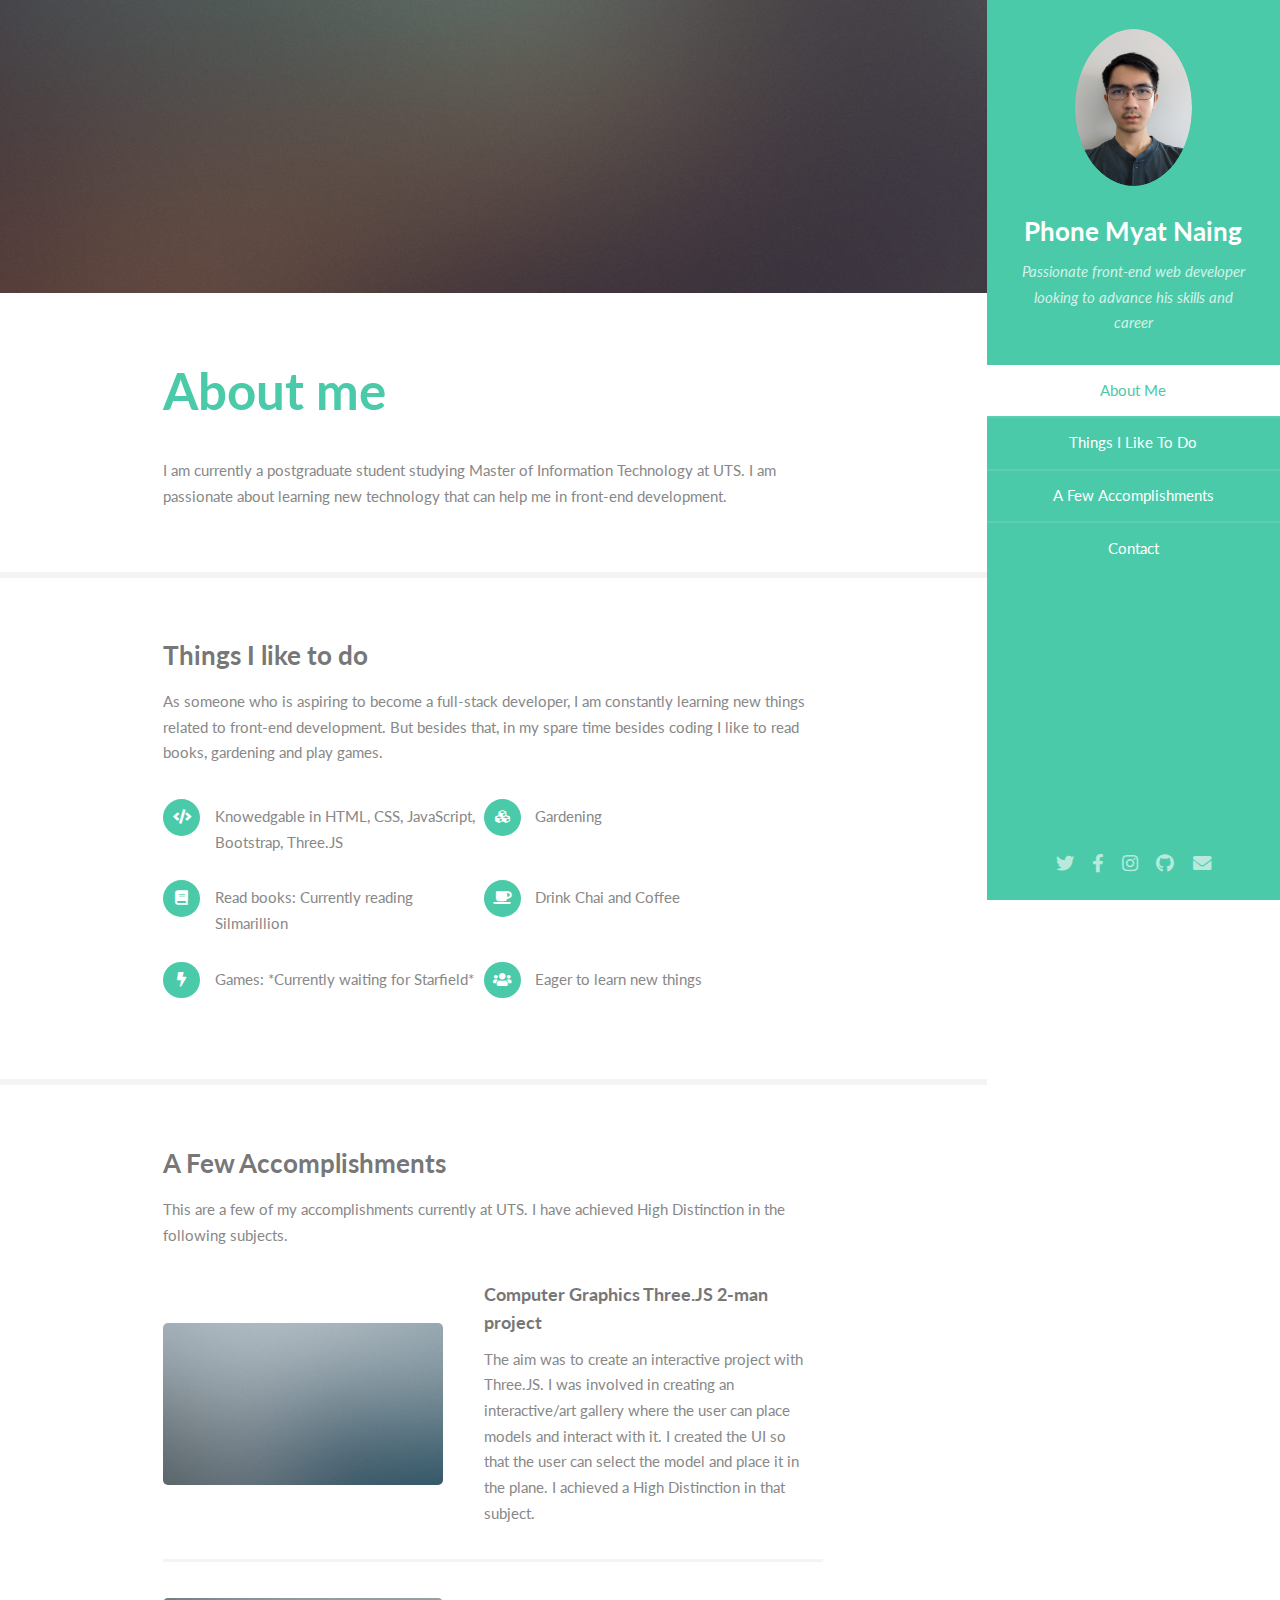
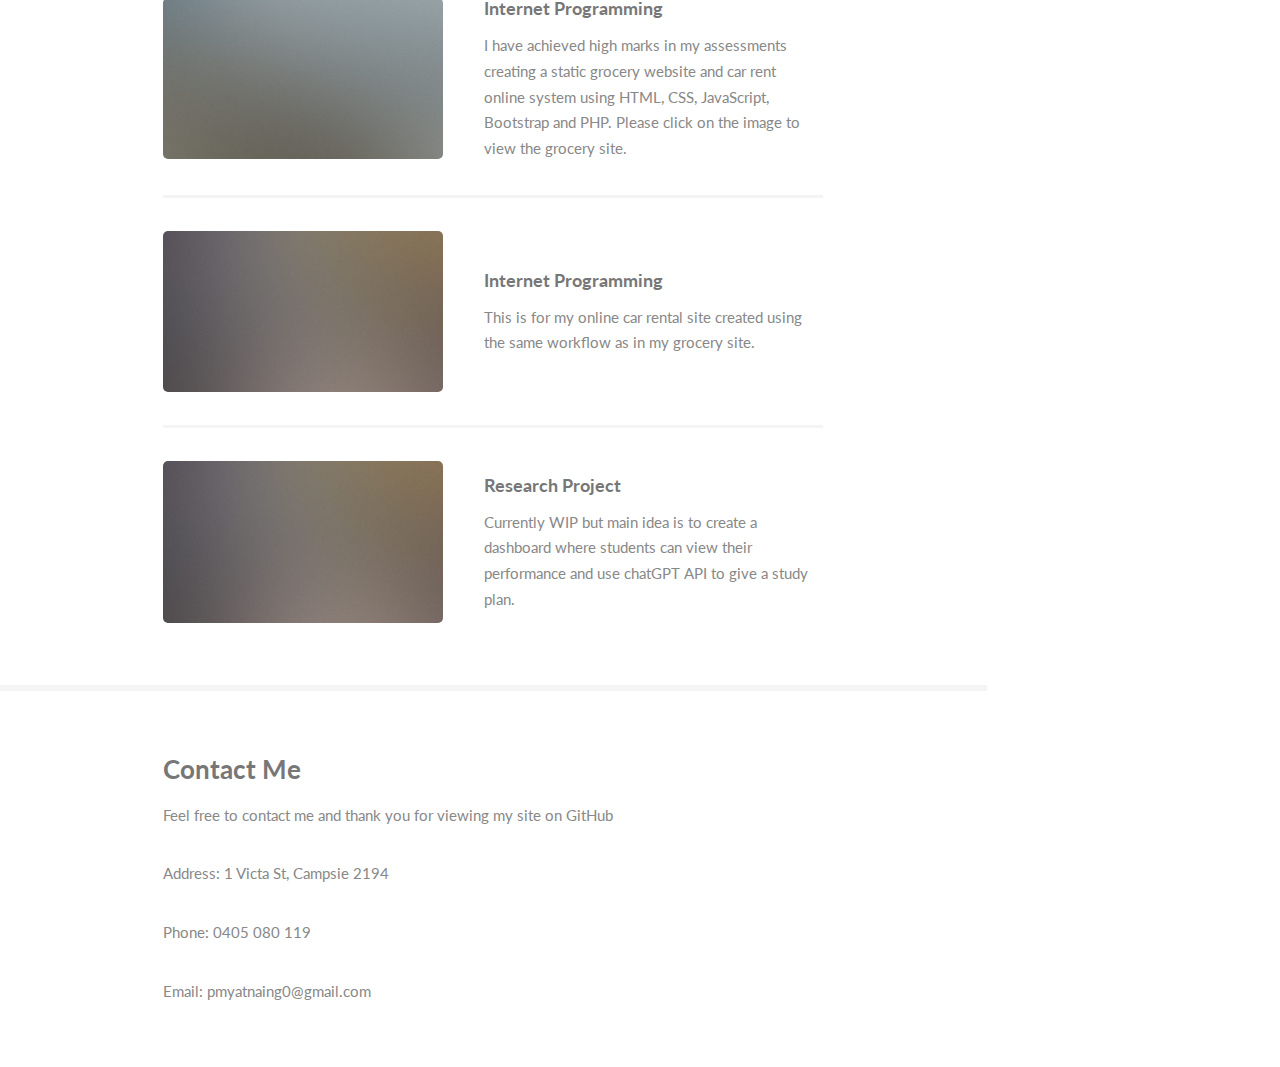
==== index.html @ 1169a5a3 "Put new index.html" ====
<!DOCTYPE HTML>
<!--
	Read Only by HTML5 UP
	html5up.net | @ajlkn
	Free for personal and commercial use under the CCA 3.0 license (html5up.net/license)
-->
<html>
	<head>
		<title>Read Only by HTML5 UP</title>
		<meta charset="utf-8" />
		<meta name="viewport" content="width=device-width, initial-scale=1, user-scalable=no" />
		<link rel="stylesheet" href="assets/css/main.css" />
	</head>
	<body class="is-preload">

		<!-- Header -->
			<section id="header">
				<header>
					<span class="image avatar"><img src="images/pmnphoto.jpg" alt="" /></span>
					<h1 id="logo"><a href="#">Phone Myat Naing</a></h1>
					<p>Passionate front-end web developer looking to advance his skills and career</p>
				</header>
				<nav id="nav">
					<ul>
						<li><a href="#one" class="active">About Me</a></li>
						<li><a href="#two">Things I Like To Do</a></li>
						<li><a href="#three">A Few Accomplishments</a></li>
						<li><a href="#four">Contact</a></li>
					</ul>
				</nav>
				<footer>
					<ul class="icons">
						<li><a href="#" class="icon brands fa-twitter"><span class="label">Twitter</span></a></li>
						<li><a href="#" class="icon brands fa-facebook-f"><span class="label">Facebook</span></a></li>
						<li><a href="#" class="icon brands fa-instagram"><span class="label">Instagram</span></a></li>
						<li><a href="#" class="icon brands fa-github"><span class="label">Github</span></a></li>
						<li><a href="#" class="icon solid fa-envelope"><span class="label">Email</span></a></li>
					</ul>
				</footer>
			</section>

		<!-- Wrapper -->
			<div id="wrapper">

				<!-- Main -->
					<div id="main">

						<!-- One -->
							<section id="one">
								<div class="image main" data-position="center">
									<img src="images/banner.jpg" alt="" />
								</div>
								<div class="container">
									<header class="major">
										<h2>About me</h2>
									</header>
									<p>I am currently a postgraduate student studying Master of Information Technology at UTS. I am passionate about learning new technology that can help me in front-end development.</p>
								</div>
							</section>

						<!-- Two -->
							<section id="two">
								<div class="container">
									<h3>Things I like to do</h3>
									<p>As someone who is aspiring to become a full-stack developer, I am constantly learning new things related to front-end development. But besides that, in my spare time besides coding I like to read books, gardening and play games.</p>
									<ul class="feature-icons">
										<li class="icon solid fa-code">Knowedgable in HTML, CSS, JavaScript, Bootstrap, Three.JS</li>
										<li class="icon solid fa-cubes">Gardening</li>
										<li class="icon solid fa-book">Read books: Currently reading Silmarillion</li>
										<li class="icon solid fa-coffee">Drink Chai and Coffee</li>
										<li class="icon solid fa-bolt">Games: *Currently waiting for Starfield*</li>
										<li class="icon solid fa-users">Eager to learn new things</li>
									</ul>
								</div>
							</section>

						<!-- Three -->
							<section id="three">
								<div class="container">
									<h3>A Few Accomplishments</h3>
									<p>This are a few of my accomplishments currently at UTS. I have achieved High Distinction in the following subjects.</p>
									<div class="features">
										<article>
											<a href="#" class="image"><img src="images/pic01.jpg" alt="" /></a>
											<div class="inner">
												<h4>Computer Graphics Three.JS 2-man project</h4>
												<p>The aim was to create an interactive project with Three.JS. I was involved in creating an interactive/art gallery where the user can place models and interact with it. I created the UI so that the user can select the model and place it in the plane. I achieved a High Distinction in that subject.</p>
											</div>
										</article>
										<article>
											<a href="../pmnaing.github.io/uniassessments/home.html" class="image"><img src="images/pic02.jpg" alt="" /></a>
											<div class="inner">
												<h4>Internet Programming</h4>
												<p>I have achieved high marks in my assessments creating a static grocery website and car rent online system using HTML, CSS, JavaScript, Bootstrap and PHP. Please click on the image to view the grocery site.</p>
											</div>
										</article>
										<article>
											<a href="#" class="image"><img src="images/pic03.jpg" alt="" /></a>
											<div class="inner">
												<h4>Internet Programming</h4>
												<p>This is for my online car rental site created using the same workflow as in my grocery site.</p>
											</div>
										</article>
										<article>
											<a href="#" class="image"><img src="images/pic03.jpg" alt="" /></a>
											<div class="inner">
												<h4>Research Project</h4>
												<p>Currently WIP but main idea is to create a dashboard where students can view their performance and use chatGPT API to give a study plan. </p>
											</div>
										</article>
									</div>
								</div>
							</section>

						<!-- Four -->
							<section id="four">
								<div class="container">
									<h3>Contact Me</h3>
									<p>Feel free to contact me and thank you for viewing my site on GitHub</p>
									<p>Address: 1 Victa St, Campsie 2194</p>
									<p>Phone: 0405 080 119</p>
									<p>Email: pmyatnaing0@gmail.com</p>
									<!-- <form method="post" action="#">
										<div class="row gtr-uniform">
											<div class="col-6 col-12-xsmall"><input type="text" name="name" id="name" placeholder="Name" /></div>
											<div class="col-6 col-12-xsmall"><input type="email" name="email" id="email" placeholder="Email" /></div>
											<div class="col-12"><input type="text" name="subject" id="subject" placeholder="Subject" /></div>
											<div class="col-12"><textarea name="message" id="message" placeholder="Message" rows="6"></textarea></div>
											<div class="col-12">
												<ul class="actions">
													<li><input type="submit" class="primary" value="Send Message" /></li>
													<li><input type="reset" value="Reset Form" /></li>
												</ul>
											</div>
										</div>
									</form> -->
								</div>
							</section>

						<!-- Five -->
						<!--
							<section id="five">
								<div class="container">
									<h3>Elements</h3>

									<section>
										<h4>Text</h4>
										<p>This is <b>bold</b> and this is <strong>strong</strong>. This is <i>italic</i> and this is <em>emphasized</em>.
										This is <sup>superscript</sup> text and this is <sub>subscript</sub> text.
										This is <u>underlined</u> and this is code: <code>for (;;) { ... }</code>. Finally, <a href="#">this is a link</a>.</p>
										<hr />
										<header>
											<h4>Heading with a Subtitle</h4>
											<p>Lorem ipsum dolor sit amet nullam id egestas urna aliquam</p>
										</header>
										<p>Nunc lacinia ante nunc ac lobortis. Interdum adipiscing gravida odio porttitor sem non mi integer non faucibus ornare mi ut ante amet placerat aliquet. Volutpat eu sed ante lacinia sapien lorem accumsan varius montes viverra nibh in adipiscing blandit tempus accumsan.</p>
										<header>
											<h5>Heading with a Subtitle</h5>
											<p>Lorem ipsum dolor sit amet nullam id egestas urna aliquam</p>
										</header>
										<p>Nunc lacinia ante nunc ac lobortis. Interdum adipiscing gravida odio porttitor sem non mi integer non faucibus ornare mi ut ante amet placerat aliquet. Volutpat eu sed ante lacinia sapien lorem accumsan varius montes viverra nibh in adipiscing blandit tempus accumsan.</p>
										<hr />
										<h2>Heading Level 2</h2>
										<h3>Heading Level 3</h3>
										<h4>Heading Level 4</h4>
										<h5>Heading Level 5</h5>
										<h6>Heading Level 6</h6>
										<hr />
										<h5>Blockquote</h5>
										<blockquote>Fringilla nisl. Donec accumsan interdum nisi, quis tincidunt felis sagittis eget tempus euismod. Vestibulum ante ipsum primis in faucibus vestibulum. Blandit adipiscing eu felis iaculis volutpat ac adipiscing accumsan faucibus. Vestibulum ante ipsum primis in faucibus lorem ipsum dolor sit amet nullam adipiscing eu felis.</blockquote>
										<h5>Preformatted</h5>
										<pre><code>i = 0;

while (!deck.isInOrder()) {
    print 'Iteration ' + i;
    deck.shuffle();
    i++;
}

print 'It took ' + i + ' iterations to sort the deck.';</code></pre>
									</section>

									<section>
										<h4>Lists</h4>
										<div class="row">
											<div class="col-6 col-12-xsmall">
												<h5>Unordered</h5>
												<ul>
													<li>Dolor pulvinar etiam magna etiam.</li>
													<li>Sagittis adipiscing lorem eleifend.</li>
													<li>Felis enim feugiat dolore viverra.</li>
												</ul>
												<h5>Alternate</h5>
												<ul class="alt">
													<li>Dolor pulvinar etiam magna etiam.</li>
													<li>Sagittis adipiscing lorem eleifend.</li>
													<li>Felis enim feugiat dolore viverra.</li>
												</ul>
											</div>
											<div class="col-6 col-12-xsmall">
												<h5>Ordered</h5>
												<ol>
													<li>Dolor pulvinar etiam magna etiam.</li>
													<li>Etiam vel felis at lorem sed viverra.</li>
													<li>Felis enim feugiat dolore viverra.</li>
													<li>Dolor pulvinar etiam magna etiam.</li>
													<li>Etiam vel felis at lorem sed viverra.</li>
													<li>Felis enim feugiat dolore viverra.</li>
												</ol>
												<h5>Icons</h5>
												<ul class="icons">
													<li><a href="#" class="icon brands fa-twitter"><span class="label">Twitter</span></a></li>
													<li><a href="#" class="icon brands fa-facebook-f"><span class="label">Facebook</span></a></li>
													<li><a href="#" class="icon brands fa-instagram"><span class="label">Instagram</span></a></li>
													<li><a href="#" class="icon brands fa-github"><span class="label">Github</span></a></li>
													<li><a href="#" class="icon brands fa-dribbble"><span class="label">Dribbble</span></a></li>
													<li><a href="#" class="icon brands fa-tumblr"><span class="label">Tumblr</span></a></li>
												</ul>
											</div>
										</div>
										<h5>Actions</h5>
										<ul class="actions">
											<li><a href="#" class="button primary">Default</a></li>
											<li><a href="#" class="button">Default</a></li>
											<li><a href="#" class="button alt">Default</a></li>
										</ul>
										<ul class="actions small">
											<li><a href="#" class="button primary small">Small</a></li>
											<li><a href="#" class="button small">Small</a></li>
											<li><a href="#" class="button alt small">Small</a></li>
										</ul>
										<div class="row">
											<div class="col-3 col-6-medium col-12-xsmall">
												<ul class="actions stacked">
													<li><a href="#" class="button primary">Default</a></li>
													<li><a href="#" class="button">Default</a></li>
													<li><a href="#" class="button alt">Default</a></li>
												</ul>
											</div>
											<div class="col-3 col-6 col-12-xsmall">
												<ul class="actions stacked">
													<li><a href="#" class="button primary small">Small</a></li>
													<li><a href="#" class="button small">Small</a></li>
													<li><a href="#" class="button alt small">Small</a></li>
												</ul>
											</div>
											<div class="col-3 col-6-medium col-12-xsmall">
												<ul class="actions stacked">
													<li><a href="#" class="button primary fit">Default</a></li>
													<li><a href="#" class="button fit">Default</a></li>
													<li><a href="#" class="button alt fit">Default</a></li>
												</ul>
											</div>
											<div class="col-3 col-6-medium col-12-xsmall">
												<ul class="actions stacked">
													<li><a href="#" class="button primary small fit">Small</a></li>
													<li><a href="#" class="button small fit">Small</a></li>
													<li><a href="#" class="button alt small fit">Small</a></li>
												</ul>
											</div>
										</div>
									</section>

									<section>
										<h4>Table</h4>
										<h5>Default</h5>
										<div class="table-wrapper">
											<table>
												<thead>
													<tr>
														<th>Name</th>
														<th>Description</th>
														<th>Price</th>
													</tr>
												</thead>
												<tbody>
													<tr>
														<td>Item One</td>
														<td>Ante turpis integer aliquet porttitor.</td>
														<td>29.99</td>
													</tr>
													<tr>
														<td>Item Two</td>
														<td>Vis ac commodo adipiscing arcu aliquet.</td>
														<td>19.99</td>
													</tr>
													<tr>
														<td>Item Three</td>
														<td> Morbi faucibus arcu accumsan lorem.</td>
														<td>29.99</td>
													</tr>
													<tr>
														<td>Item Four</td>
														<td>Vitae integer tempus condimentum.</td>
														<td>19.99</td>
													</tr>
													<tr>
														<td>Item Five</td>
														<td>Ante turpis integer aliquet porttitor.</td>
														<td>29.99</td>
													</tr>
												</tbody>
												<tfoot>
													<tr>
														<td colspan="2"></td>
														<td>100.00</td>
													</tr>
												</tfoot>
											</table>
										</div>

										<h5>Alternate</h5>
										<div class="table-wrapper">
											<table class="alt">
												<thead>
													<tr>
														<th>Name</th>
														<th>Description</th>
														<th>Price</th>
													</tr>
												</thead>
												<tbody>
													<tr>
														<td>Item One</td>
														<td>Ante turpis integer aliquet porttitor.</td>
														<td>29.99</td>
													</tr>
													<tr>
														<td>Item Two</td>
														<td>Vis ac commodo adipiscing arcu aliquet.</td>
														<td>19.99</td>
													</tr>
													<tr>
														<td>Item Three</td>
														<td> Morbi faucibus arcu accumsan lorem.</td>
														<td>29.99</td>
													</tr>
													<tr>
														<td>Item Four</td>
														<td>Vitae integer tempus condimentum.</td>
														<td>19.99</td>
													</tr>
													<tr>
														<td>Item Five</td>
														<td>Ante turpis integer aliquet porttitor.</td>
														<td>29.99</td>
													</tr>
												</tbody>
												<tfoot>
													<tr>
														<td colspan="2"></td>
														<td>100.00</td>
													</tr>
												</tfoot>
											</table>
										</div>
									</section>

									<section>
										<h4>Buttons</h4>
										<ul class="actions">
											<li><a href="#" class="button primary">Primary</a></li>
											<li><a href="#" class="button">Default</a></li>
											<li><a href="#" class="button alt">Alternate</a></li>
										</ul>
										<ul class="actions">
											<li><a href="#" class="button primary large">Large</a></li>
											<li><a href="#" class="button">Default</a></li>
											<li><a href="#" class="button alt small">Small</a></li>
										</ul>
										<ul class="actions fit">
											<li><a href="#" class="button primary fit">Fit</a></li>
											<li><a href="#" class="button fit">Fit</a></li>
											<li><a href="#" class="button alt fit">Fit</a></li>
										</ul>
										<ul class="actions fit small">
											<li><a href="#" class="button primary fit small">Fit + Small</a></li>
											<li><a href="#" class="button fit small">Fit + Small</a></li>
											<li><a href="#" class="button alt fit small">Fit + Small</a></li>
										</ul>
										<ul class="actions">
											<li><a href="#" class="button primary icon solid fa-download">Icon</a></li>
											<li><a href="#" class="button icon solid fa-download">Icon</a></li>
											<li><a href="#" class="button alt icon solid fa-check">Icon</a></li>
										</ul>
										<ul class="actions">
											<li><span class="button primary disabled">Primary</span></li>
											<li><span class="button disabled">Default</span></li>
											<li><span class="button alt disabled">Alternate</span></li>
										</ul>
									</section>

									<section>
										<h4>Form</h4>
										<form method="post" action="#">
											<div class="row gtr-uniform">
												<div class="col-6 col-12-xsmall">
													<input type="text" name="demo-name" id="demo-name" value="" placeholder="Name" />
												</div>
												<div class="col-6 col-12-xsmall">
													<input type="email" name="demo-email" id="demo-email" value="" placeholder="Email" />
												</div>
												<div class="col-12">
													<select name="demo-category" id="demo-category">
														<option value="">- Category -</option>
														<option value="1">Manufacturing</option>
														<option value="1">Shipping</option>
														<option value="1">Administration</option>
														<option value="1">Human Resources</option>
													</select>
												</div>
												<div class="col-4 col-12-medium">
													<input type="radio" id="demo-priority-low" name="demo-priority" checked>
													<label for="demo-priority-low">Low Priority</label>
												</div>
												<div class="col-4 col-12-medium">
													<input type="radio" id="demo-priority-normal" name="demo-priority">
													<label for="demo-priority-normal">Normal Priority</label>
												</div>
												<div class="col-4 col-12-medium">
													<input type="radio" id="demo-priority-high" name="demo-priority">
													<label for="demo-priority-high">High Priority</label>
												</div>
												<div class="col-6 col-12-medium">
													<input type="checkbox" id="demo-copy" name="demo-copy">
													<label for="demo-copy">Email me a copy of this message</label>
												</div>
												<div class="col-6 col-12-medium">
													<input type="checkbox" id="demo-human" name="demo-human" checked>
													<label for="demo-human">I am a human and not a robot</label>
												</div>
												<div class="col-12">
													<textarea name="demo-message" id="demo-message" placeholder="Enter your message" rows="6"></textarea>
												</div>
												<div class="col-12">
													<ul class="actions">
														<li><input type="submit" value="Send Message" /></li>
														<li><input type="reset" value="Reset" class="alt" /></li>
													</ul>
												</div>
											</div>
										</form>
									</section>

									<section>
										<h4>Image</h4>
										<h5>Fit</h5>
										<span class="image fit"><img src="images/banner.jpg" alt="" /></span>
										<div class="box alt">
											<div class="row gtr-50 gtr-uniform">
												<div class="col-4"><span class="image fit"><img src="images/pic01.jpg" alt="" /></span></div>
												<div class="col-4"><span class="image fit"><img src="images/pic02.jpg" alt="" /></span></div>
												<div class="col-4"><span class="image fit"><img src="images/pic03.jpg" alt="" /></span></div>
												<div class="col-4"><span class="image fit"><img src="images/pic02.jpg" alt="" /></span></div>
												<div class="col-4"><span class="image fit"><img src="images/pic03.jpg" alt="" /></span></div>
												<div class="col-4"><span class="image fit"><img src="images/pic01.jpg" alt="" /></span></div>
												<div class="col-4"><span class="image fit"><img src="images/pic03.jpg" alt="" /></span></div>
												<div class="col-4"><span class="image fit"><img src="images/pic01.jpg" alt="" /></span></div>
												<div class="col-4"><span class="image fit"><img src="images/pic02.jpg" alt="" /></span></div>
											</div>
										</div>
										<h5>Left &amp; Right</h5>
										<p><span class="image left"><img src="images/avatar.jpg" alt="" /></span>Fringilla nisl. Donec accumsan interdum nisi, quis tincidunt felis sagittis eget. tempus euismod. Vestibulum ante ipsum primis in faucibus vestibulum. Blandit adipiscing eu felis iaculis volutpat ac adipiscing accumsan eu faucibus. Integer ac pellentesque praesent tincidunt felis sagittis eget. tempus euismod. Vestibulum ante ipsum primis in faucibus vestibulum. Blandit adipiscing eu felis iaculis volutpat ac adipiscing accumsan eu faucibus. Integer ac pellentesque praesent. Donec accumsan interdum nisi, quis tincidunt felis sagittis eget. tempus euismod. Vestibulum ante ipsum primis in faucibus vestibulum. Blandit adipiscing eu felis iaculis volutpat ac adipiscing accumsan eu faucibus. Integer ac pellentesque praesent tincidunt felis sagittis eget. tempus euismod. Vestibulum ante ipsum primis in faucibus vestibulum. Blandit adipiscing eu felis iaculis volutpat ac adipiscing accumsan eu faucibus. Integer ac pellentesque praesent.</p>
										<p><span class="image right"><img src="images/avatar.jpg" alt="" /></span>Fringilla nisl. Donec accumsan interdum nisi, quis tincidunt felis sagittis eget. tempus euismod. Vestibulum ante ipsum primis in faucibus vestibulum. Blandit adipiscing eu felis iaculis volutpat ac adipiscing accumsan eu faucibus. Integer ac pellentesque praesent tincidunt felis sagittis eget. tempus euismod. Vestibulum ante ipsum primis in faucibus vestibulum. Blandit adipiscing eu felis iaculis volutpat ac adipiscing accumsan eu faucibus. Integer ac pellentesque praesent. Donec accumsan interdum nisi, quis tincidunt felis sagittis eget. tempus euismod. Vestibulum ante ipsum primis in faucibus vestibulum. Blandit adipiscing eu felis iaculis volutpat ac adipiscing accumsan eu faucibus. Integer ac pellentesque praesent tincidunt felis sagittis eget. tempus euismod. Vestibulum ante ipsum primis in faucibus vestibulum. Blandit adipiscing eu felis iaculis volutpat ac adipiscing accumsan eu faucibus. Integer ac pellentesque praesent.</p>
									</section>

								</div>
							</section>
						-->

					</div>

				<!-- Footer -->
					<!-- <section id="footer">
						<div class="container">
							<ul class="copyright">
								<li>&copy; Untitled. All rights reserved.</li><li>Design: <a href="http://html5up.net">HTML5 UP</a></li>
							</ul>
						</div>
					</section> -->

			</div>

		<!-- Scripts -->
			<script src="assets/js/jquery.min.js"></script>
			<script src="assets/js/jquery.scrollex.min.js"></script>
			<script src="assets/js/jquery.scrolly.min.js"></script>
			<script src="assets/js/browser.min.js"></script>
			<script src="assets/js/breakpoints.min.js"></script>
			<script src="assets/js/util.js"></script>
			<script src="assets/js/main.js"></script>

	</body>
</html>
---- assets/css/main.css ----
@import url("fontawesome-all.min.css");
@import url("https://fonts.googleapis.com/css?family=Lato:400,400italic,700,700italic|Source+Code+Pro:400");

/*
	Read Only by HTML5 UP
	html5up.net | @ajlkn
	Free for personal and commercial use under the CCA 3.0 license (html5up.net/license)
*/

html, body, div, span, applet, object,
iframe, h1, h2, h3, h4, h5, h6, p, blockquote,
pre, a, abbr, acronym, address, big, cite,
code, del, dfn, em, img, ins, kbd, q, s, samp,
small, strike, strong, sub, sup, tt, var, b,
u, i, center, dl, dt, dd, ol, ul, li, fieldset,
form, label, legend, table, caption, tbody,
tfoot, thead, tr, th, td, article, aside,
canvas, details, embed, figure, figcaption,
footer, header, hgroup, menu, nav, output, ruby,
section, summary, time, mark, audio, video {
	margin: 0;
	padding: 0;
	border: 0;
	font-size: 100%;
	font: inherit;
	vertical-align: baseline;}

article, aside, details, figcaption, figure,
footer, header, hgroup, menu, nav, section {
	display: block;}

body {
	line-height: 1;
}

ol, ul {
	list-style: none;
}

blockquote, q {
	quotes: none;
}

	blockquote:before, blockquote:after, q:before, q:after {
		content: '';
		content: none;
	}

table {
	border-collapse: collapse;
	border-spacing: 0;
}

body {
	-webkit-text-size-adjust: none;
}

mark {
	background-color: transparent;
	color: inherit;
}

input::-moz-focus-inner {
	border: 0;
	padding: 0;
}

input, select, textarea {
	-moz-appearance: none;
	-webkit-appearance: none;
	-ms-appearance: none;
	appearance: none;
}

/* Basic */

	html {
		box-sizing: border-box;
	}

	*, *:before, *:after {
		box-sizing: inherit;
	}

	body {
		background: #fff;
	}

		body.is-preload *, body.is-preload *:before, body.is-preload *:after {
			-moz-animation: none !important;
			-webkit-animation: none !important;
			-ms-animation: none !important;
			animation: none !important;
			-moz-transition: none !important;
			-webkit-transition: none !important;
			-ms-transition: none !important;
			transition: none !important;
		}

	body, input, select, textarea {
		color: #888;
		font-family: "Lato", sans-serif;
		font-size: 16pt;
		font-weight: 400;
		line-height: 1.75em;
	}

	a {
		-moz-transition: color 0.2s ease-in-out, border-color 0.2s ease-in-out;
		-webkit-transition: color 0.2s ease-in-out, border-color 0.2s ease-in-out;
		-ms-transition: color 0.2s ease-in-out, border-color 0.2s ease-in-out;
		transition: color 0.2s ease-in-out, border-color 0.2s ease-in-out;
		border-bottom: solid 1px #e4e4e4;
		color: inherit;
		text-decoration: none;
	}

		a:hover {
			border-bottom-color: transparent;
			color: #4acaa8 !important;
		}

	strong, b {
		color: #777;
		font-weight: 700;
	}

	em, i {
		font-style: italic;
	}

	p {
		margin: 0 0 2.25em 0;
	}

	h1, h2, h3, h4, h5, h6 {
		color: #777;
		font-weight: 700;
		line-height: 1em;
		margin: 0 0 0.5625em 0;
	}

		h1 a, h2 a, h3 a, h4 a, h5 a, h6 a {
			border: 0;
			color: inherit;
			text-decoration: none;
		}

	h2 {
		font-size: 2em;
		line-height: 1.5em;
	}

	h3 {
		font-size: 1.75em;
		line-height: 1.5em;
	}

	h4 {
		font-size: 1.25em;
		line-height: 1.5em;
	}

	h5 {
		font-size: 0.9em;
		line-height: 1.5em;
	}

	h6 {
		font-size: 0.7em;
		line-height: 1.5em;
	}

	sub {
		font-size: 0.8em;
		position: relative;
		top: 0.5em;
	}

	sup {
		font-size: 0.8em;
		position: relative;
		top: -0.5em;
	}

	hr {
		border: 0;
		border-bottom: solid 2px #f4f4f4;
		margin: 2.25em 0;
	}

		hr.major {
			margin: 3.375em 0;
		}

	blockquote {
		border-left: solid 8px #e4e4e4;
		font-style: italic;
		margin: 0 0 2.25em 0;
		padding: 0.5em 0 0.5em 2em;
	}

	code {
		background: #555;
		border-radius: 5px;
		color: #fff;
		font-family: "Source Code Pro", monospace;
		font-size: 0.9em;
		margin: 0 0.25em;
		padding: 0.25em 0.65em;
	}

	pre {
		font-family: "Source Code Pro", monospace;
		font-size: 0.9em;
		margin: 0 0 2.25em 0;
	}

		pre code {
			-webkit-overflow-scrolling: touch;
			display: block;
			line-height: 1.5em;
			overflow-x: auto;
			padding: 1em 1.5em;
		}

	.align-left {
		text-align: left;
	}

	.align-center {
		text-align: center;
	}

	.align-right {
		text-align: right;
	}

/* Row */

	.row {
		display: flex;
		flex-wrap: wrap;
		box-sizing: border-box;
		align-items: stretch;
	}

		.row > * {
			box-sizing: border-box;
		}

		.row.gtr-uniform > * > :last-child {
			margin-bottom: 0;
		}

		.row.aln-left {
			justify-content: flex-start;
		}

		.row.aln-center {
			justify-content: center;
		}

		.row.aln-right {
			justify-content: flex-end;
		}

		.row.aln-top {
			align-items: flex-start;
		}

		.row.aln-middle {
			align-items: center;
		}

		.row.aln-bottom {
			align-items: flex-end;
		}

		.row > .imp {
			order: -1;
		}

		.row > .col-1 {
			width: 8.33333%;
		}

		.row > .off-1 {
			margin-left: 8.33333%;
		}

		.row > .col-2 {
			width: 16.66667%;
		}

		.row > .off-2 {
			margin-left: 16.66667%;
		}

		.row > .col-3 {
			width: 25%;
		}

		.row > .off-3 {
			margin-left: 25%;
		}

		.row > .col-4 {
			width: 33.33333%;
		}

		.row > .off-4 {
			margin-left: 33.33333%;
		}

		.row > .col-5 {
			width: 41.66667%;
		}

		.row > .off-5 {
			margin-left: 41.66667%;
		}

		.row > .col-6 {
			width: 50%;
		}

		.row > .off-6 {
			margin-left: 50%;
		}

		.row > .col-7 {
			width: 58.33333%;
		}

		.row > .off-7 {
			margin-left: 58.33333%;
		}

		.row > .col-8 {
			width: 66.66667%;
		}

		.row > .off-8 {
			margin-left: 66.66667%;
		}

		.row > .col-9 {
			width: 75%;
		}

		.row > .off-9 {
			margin-left: 75%;
		}

		.row > .col-10 {
			width: 83.33333%;
		}

		.row > .off-10 {
			margin-left: 83.33333%;
		}

		.row > .col-11 {
			width: 91.66667%;
		}

		.row > .off-11 {
			margin-left: 91.66667%;
		}

		.row > .col-12 {
			width: 100%;
		}

		.row > .off-12 {
			margin-left: 100%;
		}

		.row.gtr-0 {
			margin-top: 0;
			margin-left: 0em;
		}

			.row.gtr-0 > * {
				padding: 0 0 0 0em;
			}

			.row.gtr-0.gtr-uniform {
				margin-top: 0em;
			}

				.row.gtr-0.gtr-uniform > * {
					padding-top: 0em;
				}

		.row.gtr-25 {
			margin-top: 0;
			margin-left: -0.5em;
		}

			.row.gtr-25 > * {
				padding: 0 0 0 0.5em;
			}

			.row.gtr-25.gtr-uniform {
				margin-top: -0.5em;
			}

				.row.gtr-25.gtr-uniform > * {
					padding-top: 0.5em;
				}

		.row.gtr-50 {
			margin-top: 0;
			margin-left: -1em;
		}

			.row.gtr-50 > * {
				padding: 0 0 0 1em;
			}

			.row.gtr-50.gtr-uniform {
				margin-top: -1em;
			}

				.row.gtr-50.gtr-uniform > * {
					padding-top: 1em;
				}

		.row {
			margin-top: 0;
			margin-left: -2em;
		}

			.row > * {
				padding: 0 0 0 2em;
			}

			.row.gtr-uniform {
				margin-top: -2em;
			}

				.row.gtr-uniform > * {
					padding-top: 2em;
				}

		.row.gtr-150 {
			margin-top: 0;
			margin-left: -3em;
		}

			.row.gtr-150 > * {
				padding: 0 0 0 3em;
			}

			.row.gtr-150.gtr-uniform {
				margin-top: -3em;
			}

				.row.gtr-150.gtr-uniform > * {
					padding-top: 3em;
				}

		.row.gtr-200 {
			margin-top: 0;
			margin-left: -4em;
		}

			.row.gtr-200 > * {
				padding: 0 0 0 4em;
			}

			.row.gtr-200.gtr-uniform {
				margin-top: -4em;
			}

				.row.gtr-200.gtr-uniform > * {
					padding-top: 4em;
				}

		@media screen and (max-width: 1680px) {

			.row {
				display: flex;
				flex-wrap: wrap;
				box-sizing: border-box;
				align-items: stretch;
			}

				.row > * {
					box-sizing: border-box;
				}

				.row.gtr-uniform > * > :last-child {
					margin-bottom: 0;
				}

				.row.aln-left {
					justify-content: flex-start;
				}

				.row.aln-center {
					justify-content: center;
				}

				.row.aln-right {
					justify-content: flex-end;
				}

				.row.aln-top {
					align-items: flex-start;
				}

				.row.aln-middle {
					align-items: center;
				}

				.row.aln-bottom {
					align-items: flex-end;
				}

				.row > .imp-xlarge {
					order: -1;
				}

				.row > .col-1-xlarge {
					width: 8.33333%;
				}

				.row > .off-1-xlarge {
					margin-left: 8.33333%;
				}

				.row > .col-2-xlarge {
					width: 16.66667%;
				}

				.row > .off-2-xlarge {
					margin-left: 16.66667%;
				}

				.row > .col-3-xlarge {
					width: 25%;
				}

				.row > .off-3-xlarge {
					margin-left: 25%;
				}

				.row > .col-4-xlarge {
					width: 33.33333%;
				}

				.row > .off-4-xlarge {
					margin-left: 33.33333%;
				}

				.row > .col-5-xlarge {
					width: 41.66667%;
				}

				.row > .off-5-xlarge {
					margin-left: 41.66667%;
				}

				.row > .col-6-xlarge {
					width: 50%;
				}

				.row > .off-6-xlarge {
					margin-left: 50%;
				}

				.row > .col-7-xlarge {
					width: 58.33333%;
				}

				.row > .off-7-xlarge {
					margin-left: 58.33333%;
				}

				.row > .col-8-xlarge {
					width: 66.66667%;
				}

				.row > .off-8-xlarge {
					margin-left: 66.66667%;
				}

				.row > .col-9-xlarge {
					width: 75%;
				}

				.row > .off-9-xlarge {
					margin-left: 75%;
				}

				.row > .col-10-xlarge {
					width: 83.33333%;
				}

				.row > .off-10-xlarge {
					margin-left: 83.33333%;
				}

				.row > .col-11-xlarge {
					width: 91.66667%;
				}

				.row > .off-11-xlarge {
					margin-left: 91.66667%;
				}

				.row > .col-12-xlarge {
					width: 100%;
				}

				.row > .off-12-xlarge {
					margin-left: 100%;
				}

				.row.gtr-0 {
					margin-top: 0;
					margin-left: 0em;
				}

					.row.gtr-0 > * {
						padding: 0 0 0 0em;
					}

					.row.gtr-0.gtr-uniform {
						margin-top: 0em;
					}

						.row.gtr-0.gtr-uniform > * {
							padding-top: 0em;
						}

				.row.gtr-25 {
					margin-top: 0;
					margin-left: -0.5em;
				}

					.row.gtr-25 > * {
						padding: 0 0 0 0.5em;
					}

					.row.gtr-25.gtr-uniform {
						margin-top: -0.5em;
					}

						.row.gtr-25.gtr-uniform > * {
							padding-top: 0.5em;
						}

				.row.gtr-50 {
					margin-top: 0;
					margin-left: -1em;
				}

					.row.gtr-50 > * {
						padding: 0 0 0 1em;
					}

					.row.gtr-50.gtr-uniform {
						margin-top: -1em;
					}

						.row.gtr-50.gtr-uniform > * {
							padding-top: 1em;
						}

				.row {
					margin-top: 0;
					margin-left: -2em;
				}

					.row > * {
						padding: 0 0 0 2em;
					}

					.row.gtr-uniform {
						margin-top: -2em;
					}

						.row.gtr-uniform > * {
							padding-top: 2em;
						}

				.row.gtr-150 {
					margin-top: 0;
					margin-left: -3em;
				}

					.row.gtr-150 > * {
						padding: 0 0 0 3em;
					}

					.row.gtr-150.gtr-uniform {
						margin-top: -3em;
					}

						.row.gtr-150.gtr-uniform > * {
							padding-top: 3em;
						}

				.row.gtr-200 {
					margin-top: 0;
					margin-left: -4em;
				}

					.row.gtr-200 > * {
						padding: 0 0 0 4em;
					}

					.row.gtr-200.gtr-uniform {
						margin-top: -4em;
					}

						.row.gtr-200.gtr-uniform > * {
							padding-top: 4em;
						}

		}

		@media screen and (max-width: 1280px) {

			.row {
				display: flex;
				flex-wrap: wrap;
				box-sizing: border-box;
				align-items: stretch;
			}

				.row > * {
					box-sizing: border-box;
				}

				.row.gtr-uniform > * > :last-child {
					margin-bottom: 0;
				}

				.row.aln-left {
					justify-content: flex-start;
				}

				.row.aln-center {
					justify-content: center;
				}

				.row.aln-right {
					justify-content: flex-end;
				}

				.row.aln-top {
					align-items: flex-start;
				}

				.row.aln-middle {
					align-items: center;
				}

				.row.aln-bottom {
					align-items: flex-end;
				}

				.row > .imp-large {
					order: -1;
				}

				.row > .col-1-large {
					width: 8.33333%;
				}

				.row > .off-1-large {
					margin-left: 8.33333%;
				}

				.row > .col-2-large {
					width: 16.66667%;
				}

				.row > .off-2-large {
					margin-left: 16.66667%;
				}

				.row > .col-3-large {
					width: 25%;
				}

				.row > .off-3-large {
					margin-left: 25%;
				}

				.row > .col-4-large {
					width: 33.33333%;
				}

				.row > .off-4-large {
					margin-left: 33.33333%;
				}

				.row > .col-5-large {
					width: 41.66667%;
				}

				.row > .off-5-large {
					margin-left: 41.66667%;
				}

				.row > .col-6-large {
					width: 50%;
				}

				.row > .off-6-large {
					margin-left: 50%;
				}

				.row > .col-7-large {
					width: 58.33333%;
				}

				.row > .off-7-large {
					margin-left: 58.33333%;
				}

				.row > .col-8-large {
					width: 66.66667%;
				}

				.row > .off-8-large {
					margin-left: 66.66667%;
				}

				.row > .col-9-large {
					width: 75%;
				}

				.row > .off-9-large {
					margin-left: 75%;
				}

				.row > .col-10-large {
					width: 83.33333%;
				}

				.row > .off-10-large {
					margin-left: 83.33333%;
				}

				.row > .col-11-large {
					width: 91.66667%;
				}

				.row > .off-11-large {
					margin-left: 91.66667%;
				}

				.row > .col-12-large {
					width: 100%;
				}

				.row > .off-12-large {
					margin-left: 100%;
				}

				.row.gtr-0 {
					margin-top: 0;
					margin-left: 0em;
				}

					.row.gtr-0 > * {
						padding: 0 0 0 0em;
					}

					.row.gtr-0.gtr-uniform {
						margin-top: 0em;
					}

						.row.gtr-0.gtr-uniform > * {
							padding-top: 0em;
						}

				.row.gtr-25 {
					margin-top: 0;
					margin-left: -0.375em;
				}

					.row.gtr-25 > * {
						padding: 0 0 0 0.375em;
					}

					.row.gtr-25.gtr-uniform {
						margin-top: -0.375em;
					}

						.row.gtr-25.gtr-uniform > * {
							padding-top: 0.375em;
						}

				.row.gtr-50 {
					margin-top: 0;
					margin-left: -0.75em;
				}

					.row.gtr-50 > * {
						padding: 0 0 0 0.75em;
					}

					.row.gtr-50.gtr-uniform {
						margin-top: -0.75em;
					}

						.row.gtr-50.gtr-uniform > * {
							padding-top: 0.75em;
						}

				.row {
					margin-top: 0;
					margin-left: -1.5em;
				}

					.row > * {
						padding: 0 0 0 1.5em;
					}

					.row.gtr-uniform {
						margin-top: -1.5em;
					}

						.row.gtr-uniform > * {
							padding-top: 1.5em;
						}

				.row.gtr-150 {
					margin-top: 0;
					margin-left: -2.25em;
				}

					.row.gtr-150 > * {
						padding: 0 0 0 2.25em;
					}

					.row.gtr-150.gtr-uniform {
						margin-top: -2.25em;
					}

						.row.gtr-150.gtr-uniform > * {
							padding-top: 2.25em;
						}

				.row.gtr-200 {
					margin-top: 0;
					margin-left: -3em;
				}

					.row.gtr-200 > * {
						padding: 0 0 0 3em;
					}

					.row.gtr-200.gtr-uniform {
						margin-top: -3em;
					}

						.row.gtr-200.gtr-uniform > * {
							padding-top: 3em;
						}

		}

		@media screen and (max-width: 1024px) {

			.row {
				display: flex;
				flex-wrap: wrap;
				box-sizing: border-box;
				align-items: stretch;
			}

				.row > * {
					box-sizing: border-box;
				}

				.row.gtr-uniform > * > :last-child {
					margin-bottom: 0;
				}

				.row.aln-left {
					justify-content: flex-start;
				}

				.row.aln-center {
					justify-content: center;
				}

				.row.aln-right {
					justify-content: flex-end;
				}

				.row.aln-top {
					align-items: flex-start;
				}

				.row.aln-middle {
					align-items: center;
				}

				.row.aln-bottom {
					align-items: flex-end;
				}

				.row > .imp-medium {
					order: -1;
				}

				.row > .col-1-medium {
					width: 8.33333%;
				}

				.row > .off-1-medium {
					margin-left: 8.33333%;
				}

				.row > .col-2-medium {
					width: 16.66667%;
				}

				.row > .off-2-medium {
					margin-left: 16.66667%;
				}

				.row > .col-3-medium {
					width: 25%;
				}

				.row > .off-3-medium {
					margin-left: 25%;
				}

				.row > .col-4-medium {
					width: 33.33333%;
				}

				.row > .off-4-medium {
					margin-left: 33.33333%;
				}

				.row > .col-5-medium {
					width: 41.66667%;
				}

				.row > .off-5-medium {
					margin-left: 41.66667%;
				}

				.row > .col-6-medium {
					width: 50%;
				}

				.row > .off-6-medium {
					margin-left: 50%;
				}

				.row > .col-7-medium {
					width: 58.33333%;
				}

				.row > .off-7-medium {
					margin-left: 58.33333%;
				}

				.row > .col-8-medium {
					width: 66.66667%;
				}

				.row > .off-8-medium {
					margin-left: 66.66667%;
				}

				.row > .col-9-medium {
					width: 75%;
				}

				.row > .off-9-medium {
					margin-left: 75%;
				}

				.row > .col-10-medium {
					width: 83.33333%;
				}

				.row > .off-10-medium {
					margin-left: 83.33333%;
				}

				.row > .col-11-medium {
					width: 91.66667%;
				}

				.row > .off-11-medium {
					margin-left: 91.66667%;
				}

				.row > .col-12-medium {
					width: 100%;
				}

				.row > .off-12-medium {
					margin-left: 100%;
				}

				.row.gtr-0 {
					margin-top: 0;
					margin-left: 0em;
				}

					.row.gtr-0 > * {
						padding: 0 0 0 0em;
					}

					.row.gtr-0.gtr-uniform {
						margin-top: 0em;
					}

						.row.gtr-0.gtr-uniform > * {
							padding-top: 0em;
						}

				.row.gtr-25 {
					margin-top: 0;
					margin-left: -0.375em;
				}

					.row.gtr-25 > * {
						padding: 0 0 0 0.375em;
					}

					.row.gtr-25.gtr-uniform {
						margin-top: -0.375em;
					}

						.row.gtr-25.gtr-uniform > * {
							padding-top: 0.375em;
						}

				.row.gtr-50 {
					margin-top: 0;
					margin-left: -0.75em;
				}

					.row.gtr-50 > * {
						padding: 0 0 0 0.75em;
					}

					.row.gtr-50.gtr-uniform {
						margin-top: -0.75em;
					}

						.row.gtr-50.gtr-uniform > * {
							padding-top: 0.75em;
						}

				.row {
					margin-top: 0;
					margin-left: -1.5em;
				}

					.row > * {
						padding: 0 0 0 1.5em;
					}

					.row.gtr-uniform {
						margin-top: -1.5em;
					}

						.row.gtr-uniform > * {
							padding-top: 1.5em;
						}

				.row.gtr-150 {
					margin-top: 0;
					margin-left: -2.25em;
				}

					.row.gtr-150 > * {
						padding: 0 0 0 2.25em;
					}

					.row.gtr-150.gtr-uniform {
						margin-top: -2.25em;
					}

						.row.gtr-150.gtr-uniform > * {
							padding-top: 2.25em;
						}

				.row.gtr-200 {
					margin-top: 0;
					margin-left: -3em;
				}

					.row.gtr-200 > * {
						padding: 0 0 0 3em;
					}

					.row.gtr-200.gtr-uniform {
						margin-top: -3em;
					}

						.row.gtr-200.gtr-uniform > * {
							padding-top: 3em;
						}

		}

		@media screen and (max-width: 736px) {

			.row {
				display: flex;
				flex-wrap: wrap;
				box-sizing: border-box;
				align-items: stretch;
			}

				.row > * {
					box-sizing: border-box;
				}

				.row.gtr-uniform > * > :last-child {
					margin-bottom: 0;
				}

				.row.aln-left {
					justify-content: flex-start;
				}

				.row.aln-center {
					justify-content: center;
				}

				.row.aln-right {
					justify-content: flex-end;
				}

				.row.aln-top {
					align-items: flex-start;
				}

				.row.aln-middle {
					align-items: center;
				}

				.row.aln-bottom {
					align-items: flex-end;
				}

				.row > .imp-small {
					order: -1;
				}

				.row > .col-1-small {
					width: 8.33333%;
				}

				.row > .off-1-small {
					margin-left: 8.33333%;
				}

				.row > .col-2-small {
					width: 16.66667%;
				}

				.row > .off-2-small {
					margin-left: 16.66667%;
				}

				.row > .col-3-small {
					width: 25%;
				}

				.row > .off-3-small {
					margin-left: 25%;
				}

				.row > .col-4-small {
					width: 33.33333%;
				}

				.row > .off-4-small {
					margin-left: 33.33333%;
				}

				.row > .col-5-small {
					width: 41.66667%;
				}

				.row > .off-5-small {
					margin-left: 41.66667%;
				}

				.row > .col-6-small {
					width: 50%;
				}

				.row > .off-6-small {
					margin-left: 50%;
				}

				.row > .col-7-small {
					width: 58.33333%;
				}

				.row > .off-7-small {
					margin-left: 58.33333%;
				}

				.row > .col-8-small {
					width: 66.66667%;
				}

				.row > .off-8-small {
					margin-left: 66.66667%;
				}

				.row > .col-9-small {
					width: 75%;
				}

				.row > .off-9-small {
					margin-left: 75%;
				}

				.row > .col-10-small {
					width: 83.33333%;
				}

				.row > .off-10-small {
					margin-left: 83.33333%;
				}

				.row > .col-11-small {
					width: 91.66667%;
				}

				.row > .off-11-small {
					margin-left: 91.66667%;
				}

				.row > .col-12-small {
					width: 100%;
				}

				.row > .off-12-small {
					margin-left: 100%;
				}

				.row.gtr-0 {
					margin-top: 0;
					margin-left: 0em;
				}

					.row.gtr-0 > * {
						padding: 0 0 0 0em;
					}

					.row.gtr-0.gtr-uniform {
						margin-top: 0em;
					}

						.row.gtr-0.gtr-uniform > * {
							padding-top: 0em;
						}

				.row.gtr-25 {
					margin-top: 0;
					margin-left: -0.3125em;
				}

					.row.gtr-25 > * {
						padding: 0 0 0 0.3125em;
					}

					.row.gtr-25.gtr-uniform {
						margin-top: -0.3125em;
					}

						.row.gtr-25.gtr-uniform > * {
							padding-top: 0.3125em;
						}

				.row.gtr-50 {
					margin-top: 0;
					margin-left: -0.625em;
				}

					.row.gtr-50 > * {
						padding: 0 0 0 0.625em;
					}

					.row.gtr-50.gtr-uniform {
						margin-top: -0.625em;
					}

						.row.gtr-50.gtr-uniform > * {
							padding-top: 0.625em;
						}

				.row {
					margin-top: 0;
					margin-left: -1.25em;
				}

					.row > * {
						padding: 0 0 0 1.25em;
					}

					.row.gtr-uniform {
						margin-top: -1.25em;
					}

						.row.gtr-uniform > * {
							padding-top: 1.25em;
						}

				.row.gtr-150 {
					margin-top: 0;
					margin-left: -1.875em;
				}

					.row.gtr-150 > * {
						padding: 0 0 0 1.875em;
					}

					.row.gtr-150.gtr-uniform {
						margin-top: -1.875em;
					}

						.row.gtr-150.gtr-uniform > * {
							padding-top: 1.875em;
						}

				.row.gtr-200 {
					margin-top: 0;
					margin-left: -2.5em;
				}

					.row.gtr-200 > * {
						padding: 0 0 0 2.5em;
					}

					.row.gtr-200.gtr-uniform {
						margin-top: -2.5em;
					}

						.row.gtr-200.gtr-uniform > * {
							padding-top: 2.5em;
						}

		}

		@media screen and (max-width: 480px) {

			.row {
				display: flex;
				flex-wrap: wrap;
				box-sizing: border-box;
				align-items: stretch;
			}

				.row > * {
					box-sizing: border-box;
				}

				.row.gtr-uniform > * > :last-child {
					margin-bottom: 0;
				}

				.row.aln-left {
					justify-content: flex-start;
				}

				.row.aln-center {
					justify-content: center;
				}

				.row.aln-right {
					justify-content: flex-end;
				}

				.row.aln-top {
					align-items: flex-start;
				}

				.row.aln-middle {
					align-items: center;
				}

				.row.aln-bottom {
					align-items: flex-end;
				}

				.row > .imp-xsmall {
					order: -1;
				}

				.row > .col-1-xsmall {
					width: 8.33333%;
				}

				.row > .off-1-xsmall {
					margin-left: 8.33333%;
				}

				.row > .col-2-xsmall {
					width: 16.66667%;
				}

				.row > .off-2-xsmall {
					margin-left: 16.66667%;
				}

				.row > .col-3-xsmall {
					width: 25%;
				}

				.row > .off-3-xsmall {
					margin-left: 25%;
				}

				.row > .col-4-xsmall {
					width: 33.33333%;
				}

				.row > .off-4-xsmall {
					margin-left: 33.33333%;
				}

				.row > .col-5-xsmall {
					width: 41.66667%;
				}

				.row > .off-5-xsmall {
					margin-left: 41.66667%;
				}

				.row > .col-6-xsmall {
					width: 50%;
				}

				.row > .off-6-xsmall {
					margin-left: 50%;
				}

				.row > .col-7-xsmall {
					width: 58.33333%;
				}

				.row > .off-7-xsmall {
					margin-left: 58.33333%;
				}

				.row > .col-8-xsmall {
					width: 66.66667%;
				}

				.row > .off-8-xsmall {
					margin-left: 66.66667%;
				}

				.row > .col-9-xsmall {
					width: 75%;
				}

				.row > .off-9-xsmall {
					margin-left: 75%;
				}

				.row > .col-10-xsmall {
					width: 83.33333%;
				}

				.row > .off-10-xsmall {
					margin-left: 83.33333%;
				}

				.row > .col-11-xsmall {
					width: 91.66667%;
				}

				.row > .off-11-xsmall {
					margin-left: 91.66667%;
				}

				.row > .col-12-xsmall {
					width: 100%;
				}

				.row > .off-12-xsmall {
					margin-left: 100%;
				}

				.row.gtr-0 {
					margin-top: 0;
					margin-left: 0em;
				}

					.row.gtr-0 > * {
						padding: 0 0 0 0em;
					}

					.row.gtr-0.gtr-uniform {
						margin-top: 0em;
					}

						.row.gtr-0.gtr-uniform > * {
							padding-top: 0em;
						}

				.row.gtr-25 {
					margin-top: 0;
					margin-left: -0.3125em;
				}

					.row.gtr-25 > * {
						padding: 0 0 0 0.3125em;
					}

					.row.gtr-25.gtr-uniform {
						margin-top: -0.3125em;
					}

						.row.gtr-25.gtr-uniform > * {
							padding-top: 0.3125em;
						}

				.row.gtr-50 {
					margin-top: 0;
					margin-left: -0.625em;
				}

					.row.gtr-50 > * {
						padding: 0 0 0 0.625em;
					}

					.row.gtr-50.gtr-uniform {
						margin-top: -0.625em;
					}

						.row.gtr-50.gtr-uniform > * {
							padding-top: 0.625em;
						}

				.row {
					margin-top: 0;
					margin-left: -1.25em;
				}

					.row > * {
						padding: 0 0 0 1.25em;
					}

					.row.gtr-uniform {
						margin-top: -1.25em;
					}

						.row.gtr-uniform > * {
							padding-top: 1.25em;
						}

				.row.gtr-150 {
					margin-top: 0;
					margin-left: -1.875em;
				}

					.row.gtr-150 > * {
						padding: 0 0 0 1.875em;
					}

					.row.gtr-150.gtr-uniform {
						margin-top: -1.875em;
					}

						.row.gtr-150.gtr-uniform > * {
							padding-top: 1.875em;
						}

				.row.gtr-200 {
					margin-top: 0;
					margin-left: -2.5em;
				}

					.row.gtr-200 > * {
						padding: 0 0 0 2.5em;
					}

					.row.gtr-200.gtr-uniform {
						margin-top: -2.5em;
					}

						.row.gtr-200.gtr-uniform > * {
							padding-top: 2.5em;
						}

		}

/* Container */

	.container {
		margin: 0 auto;
		max-width: calc(100% - 4.5em);
		width: 45em;
	}

		.container.xsmall {
			width: 11.25em;
		}

		.container.small {
			width: 22.5em;
		}

		.container.medium {
			width: 33.75em;
		}

		.container.large {
			width: 56.25em;
		}

		.container.xlarge {
			width: 67.5em;
		}

		.container.max {
			width: 100%;
		}

		@media screen and (max-width: 1024px) {

			.container {
				width: 100% !important;
			}

		}

		@media screen and (max-width: 480px) {

			.container {
				max-width: calc(100% - 3.375em);
			}

		}

/* Section/Article */

	section.special, article.special {
		text-align: center;
	}

	header p {
		color: #aaa;
		position: relative;
		margin: 0 0 1.6875em 0;
	}

	header h2 + p {
		font-size: 1.25em;
		margin-top: -0.5em;
		line-height: 1.5em;
	}

	header h3 + p {
		font-size: 1.1em;
		margin-top: -0.35em;
		line-height: 1.5em;
	}

	header h4 + p,
	header h5 + p,
	header h6 + p {
		font-size: 0.9em;
		margin-top: -0.25em;
		line-height: 1.5em;
	}

	header.major h2 {
		color: #4acaa8;
		font-size: 3.5em;
	}

		header.major h2 + p {
			color: #777;
			font-size: 1.75em;
			font-weight: 700;
			margin-top: -0.75em;
		}

/* Form */

	form {
		margin: 0 0 2.25em 0;
	}

	label {
		color: #777;
		display: block;
		font-size: 0.9em;
		font-weight: 700;
		margin: 0 0 1.125em 0;
	}

	input::-moz-focus-inner {
		border: 0;
		padding: 0;
	}

	input[type="text"],
	input[type="password"],
	input[type="email"],
	select,
	textarea {
		-moz-appearance: none;
		-webkit-appearance: none;
		-ms-appearance: none;
		appearance: none;
		border-radius: 5px;
		border: none;
		border: solid 2px #e4e4e4;
		color: inherit;
		display: block;
		outline: 0;
		padding: 0 1em;
		text-decoration: none;
		width: 100%;
	}

		input[type="text"]:invalid,
		input[type="password"]:invalid,
		input[type="email"]:invalid,
		select:invalid,
		textarea:invalid {
			box-shadow: none;
		}

		input[type="text"]:focus,
		input[type="password"]:focus,
		input[type="email"]:focus,
		select:focus,
		textarea:focus {
			border-color: #4acaa8;
		}

	select {
		background-image: url("data:image/svg+xml;charset=utf8,%3Csvg xmlns='http://www.w3.org/2000/svg' width='40' height='40' preserveAspectRatio='none' viewBox='0 0 40 40'%3E%3Cpath d='M9.4,12.3l10.4,10.4l10.4-10.4c0.2-0.2,0.5-0.4,0.9-0.4c0.3,0,0.6,0.1,0.9,0.4l3.3,3.3c0.2,0.2,0.4,0.5,0.4,0.9 c0,0.4-0.1,0.6-0.4,0.9L20.7,31.9c-0.2,0.2-0.5,0.4-0.9,0.4c-0.3,0-0.6-0.1-0.9-0.4L4.3,17.3c-0.2-0.2-0.4-0.5-0.4-0.9 c0-0.4,0.1-0.6,0.4-0.9l3.3-3.3c0.2-0.2,0.5-0.4,0.9-0.4S9.1,12.1,9.4,12.3z' fill='%23e4e4e4' /%3E%3C/svg%3E");
		background-size: 1.25em;
		background-repeat: no-repeat;
		background-position: calc(100% - 1em) center;
		height: 2.75em;
		padding-right: 2.75em;
		text-overflow: ellipsis;
	}

		select option {
			color: #777;
			background: #fff;
		}

		select:focus::-ms-value {
			background-color: transparent;
		}

		select::-ms-expand {
			display: none;
		}

	input[type="text"],
	input[type="password"],
	input[type="email"],
	select {
		height: 2.75em;
	}

	textarea {
		padding: 0.75em 1em;
	}

	input[type="checkbox"],
	input[type="radio"] {
		-moz-appearance: none;
		-webkit-appearance: none;
		-ms-appearance: none;
		appearance: none;
		display: block;
		float: left;
		margin-right: -2em;
		opacity: 0;
		width: 1em;
		z-index: -1;
	}

		input[type="checkbox"] + label,
		input[type="radio"] + label {
			text-decoration: none;
			color: #888;
			cursor: pointer;
			display: inline-block;
			font-size: 1em;
			font-weight: 400;
			padding-left: 2.4em;
			padding-right: 0.75em;
			position: relative;
		}

			input[type="checkbox"] + label:before,
			input[type="radio"] + label:before {
				-moz-osx-font-smoothing: grayscale;
				-webkit-font-smoothing: antialiased;
				display: inline-block;
				font-style: normal;
				font-variant: normal;
				text-rendering: auto;
				line-height: 1;
				text-transform: none !important;
				font-family: 'Font Awesome 5 Free';
				font-weight: 900;
			}

			input[type="checkbox"] + label:before,
			input[type="radio"] + label:before {
				background: #fafafa;
				border-radius: 5px;
				border: solid 2px #e4e4e4;
				content: '';
				display: inline-block;
				font-size: 0.8em;
				height: 2.0625em;
				left: 0;
				line-height: 2.0625em;
				position: absolute;
				text-align: center;
				top: 0;
				width: 2.0625em;
			}

		input[type="checkbox"]:checked + label:before,
		input[type="radio"]:checked + label:before {
			background: #989898;
			border-color: #989898;
			color: #ffffff;
			content: '\f00c';
		}

		input[type="checkbox"]:focus + label:before,
		input[type="radio"]:focus + label:before {
			border-color: #4acaa8;
		}

	input[type="checkbox"] + label:before {
		border-radius: 5px;
	}

	input[type="radio"] + label:before {
		border-radius: 100%;
	}

	::-webkit-input-placeholder {
		color: #aaa !important;
		font-style: italic;
		opacity: 1.0;
	}

	:-moz-placeholder {
		color: #aaa !important;
		font-style: italic;
		opacity: 1.0;
	}

	::-moz-placeholder {
		color: #aaa !important;
		font-style: italic;
		opacity: 1.0;
	}

	:-ms-input-placeholder {
		color: #aaa !important;
		font-style: italic;
		opacity: 1.0;
	}

/* Box */

	.box {
		border-radius: 5px;
		border: solid 2px #e4e4e4;
		margin-bottom: 2.25em;
		padding: 1.5em;
	}

		.box > :last-child,
		.box > :last-child > :last-child,
		.box > :last-child > :last-child > :last-child {
			margin-bottom: 0;
		}

		.box.alt {
			border: 0;
			border-radius: 0;
			padding: 0;
		}

/* Icon */

	.icon {
		text-decoration: none;
		border-bottom: none;
		position: relative;
	}

		.icon:before {
			-moz-osx-font-smoothing: grayscale;
			-webkit-font-smoothing: antialiased;
			display: inline-block;
			font-style: normal;
			font-variant: normal;
			text-rendering: auto;
			line-height: 1;
			text-transform: none !important;
			font-family: 'Font Awesome 5 Free';
			font-weight: 400;
		}

		.icon > .label {
			display: none;
		}

		.icon:before {
			line-height: inherit;
		}

		.icon.solid:before {
			font-weight: 900;
		}

		.icon.brands:before {
			font-family: 'Font Awesome 5 Brands';
		}

/* Image */

	.image {
		border-radius: 5px;
		border: 0;
		display: inline-block;
		position: relative;
	}

		.image[data-position] img {
			-moz-object-fit: cover;
			-webkit-object-fit: cover;
			-ms-object-fit: cover;
			object-fit: cover;
			display: block;
			position: absolute;
			top: 0;
			left: 0;
			width: 100%;
			height: 100%;
		}

		.image[data-position="top left"] img {
			-moz-object-position: top left;
			-webkit-object-position: top left;
			-ms-object-position: top left;
			object-position: top left;
		}

		.image[data-position="top"] img {
			-moz-object-position: top;
			-webkit-object-position: top;
			-ms-object-position: top;
			object-position: top;
		}

		.image[data-position="top right"] img {
			-moz-object-position: top right;
			-webkit-object-position: top right;
			-ms-object-position: top right;
			object-position: top right;
		}

		.image[data-position="right"] img {
			-moz-object-position: right;
			-webkit-object-position: right;
			-ms-object-position: right;
			object-position: right;
		}

		.image[data-position="bottom right"] img {
			-moz-object-position: bottom right;
			-webkit-object-position: bottom right;
			-ms-object-position: bottom right;
			object-position: bottom right;
		}

		.image[data-position="bottom"] img {
			-moz-object-position: bottom;
			-webkit-object-position: bottom;
			-ms-object-position: bottom;
			object-position: bottom;
		}

		.image[data-position="bottom left"] img {
			-moz-object-position: bottom left;
			-webkit-object-position: bottom left;
			-ms-object-position: bottom left;
			object-position: bottom left;
		}

		.image[data-position="left"] img {
			-moz-object-position: left;
			-webkit-object-position: left;
			-ms-object-position: left;
			object-position: left;
		}

		.image[data-position="center"] img {
			-moz-object-position: center;
			-webkit-object-position: center;
			-ms-object-position: center;
			object-position: center;
		}

		.image[data-position="25% 25%"] img {
			-moz-object-position: 25% 25%;
			-webkit-object-position: 25% 25%;
			-ms-object-position: 25% 25%;
			object-position: 25% 25%;
		}

		.image[data-position="75% 25%"] img {
			-moz-object-position: 75% 25%;
			-webkit-object-position: 75% 25%;
			-ms-object-position: 75% 25%;
			object-position: 75% 25%;
		}

		.image[data-position="75% 75%"] img {
			-moz-object-position: 75% 75%;
			-webkit-object-position: 75% 75%;
			-ms-object-position: 75% 75%;
			object-position: 75% 75%;
		}

		.image[data-position="25% 75%"] img {
			-moz-object-position: 25% 75%;
			-webkit-object-position: 25% 75%;
			-ms-object-position: 25% 75%;
			object-position: 25% 75%;
		}

		.image img {
			border-radius: 5px;
			display: block;
		}

		.image.left {
			float: left;
			margin: 0 2.5em 2em 0;
			top: 0.25em;
		}

		.image.right {
			float: right;
			margin: 0 0 2em 2.5em;
			top: 0.25em;
		}

		.image.fit {
			display: block;
			margin: 0 0 2.25em 0;
			width: 100%;
		}

			.image.fit img {
				display: block;
				width: 100%;
			}

		.image.avatar {
			border-radius: 100%;
			overflow: hidden;
		}

			.image.avatar img {
				border-radius: 100%;
				display: block;
				width: 100%;
			}

		.image.main {
			display: block;
			height: 20em;
			border-radius: 0;
		}

			.image.main img {
				border-radius: 0;
			}

/* List */

	ol {
		list-style: decimal;
		margin: 0 0 2.25em 0;
		padding-left: 1.25em;
	}

		ol li {
			padding-left: 0.25em;
		}

	ul {
		list-style: disc;
		margin: 0 0 2.25em 0;
		padding-left: 1em;
	}

		ul li {
			padding-left: 0.5em;
		}

		ul.alt {
			list-style: none;
			padding-left: 0;
		}

			ul.alt li {
				border-top: solid 2px #f4f4f4;
				padding: 0.5em 0;
			}

				ul.alt li:first-child {
					border-top: 0;
					padding-top: 0;
				}

	dl {
		margin: 0 0 2.25em 0;
	}

/* Actions */

	ul.actions {
		display: -moz-flex;
		display: -webkit-flex;
		display: -ms-flex;
		display: flex;
		cursor: default;
		list-style: none;
		margin-left: -1.125em;
		padding-left: 0;
	}

		ul.actions li {
			padding: 0 0 0 1.125em;
			vertical-align: middle;
		}

		ul.actions.special {
			-moz-justify-content: center;
			-webkit-justify-content: center;
			-ms-justify-content: center;
			justify-content: center;
			width: 100%;
			margin-left: 0;
		}

			ul.actions.special li:first-child {
				padding-left: 0;
			}

		ul.actions.stacked {
			-moz-flex-direction: column;
			-webkit-flex-direction: column;
			-ms-flex-direction: column;
			flex-direction: column;
			margin-left: 0;
		}

			ul.actions.stacked li {
				padding: 1.125em 0 0 0;
			}

				ul.actions.stacked li:first-child {
					padding-top: 0;
				}

		ul.actions.fit {
			width: calc(100% + 1.125em);
		}

			ul.actions.fit li {
				-moz-flex-grow: 1;
				-webkit-flex-grow: 1;
				-ms-flex-grow: 1;
				flex-grow: 1;
				-moz-flex-shrink: 1;
				-webkit-flex-shrink: 1;
				-ms-flex-shrink: 1;
				flex-shrink: 1;
				width: 100%;
			}

				ul.actions.fit li > * {
					width: 100%;
				}

			ul.actions.fit.stacked {
				width: 100%;
			}

		@media screen and (max-width: 480px) {

			ul.actions:not(.fixed) {
				-moz-flex-direction: column;
				-webkit-flex-direction: column;
				-ms-flex-direction: column;
				flex-direction: column;
				margin-left: 0;
				width: 100% !important;
			}

				ul.actions:not(.fixed) li {
					-moz-flex-grow: 1;
					-webkit-flex-grow: 1;
					-ms-flex-grow: 1;
					flex-grow: 1;
					-moz-flex-shrink: 1;
					-webkit-flex-shrink: 1;
					-ms-flex-shrink: 1;
					flex-shrink: 1;
					padding: 1.125em 0 0 0;
					text-align: center;
					width: 100%;
				}

					ul.actions:not(.fixed) li > * {
						width: 100%;
					}

					ul.actions:not(.fixed) li:first-child {
						padding-top: 0;
					}

					ul.actions:not(.fixed) li input[type="submit"],
					ul.actions:not(.fixed) li input[type="reset"],
					ul.actions:not(.fixed) li input[type="button"],
					ul.actions:not(.fixed) li button,
					ul.actions:not(.fixed) li .button {
						width: 100%;
					}

						ul.actions:not(.fixed) li input[type="submit"].icon:before,
						ul.actions:not(.fixed) li input[type="reset"].icon:before,
						ul.actions:not(.fixed) li input[type="button"].icon:before,
						ul.actions:not(.fixed) li button.icon:before,
						ul.actions:not(.fixed) li .button.icon:before {
							margin-left: -0.5rem;
						}

		}

/* Feature Icons */

	ul.feature-icons {
		list-style: none;
		padding-left: 0;
	}

		ul.feature-icons li {
			text-decoration: none;
			display: inline-block;
			margin: 0 0 1.6875em 0;
			padding: 0.35em 0 0 3.5em;
			position: relative;
			vertical-align: top;
			width: 48%;
		}

			ul.feature-icons li:before {
				-moz-osx-font-smoothing: grayscale;
				-webkit-font-smoothing: antialiased;
				display: inline-block;
				font-style: normal;
				font-variant: normal;
				text-rendering: auto;
				line-height: 1;
				text-transform: none !important;
				font-family: 'Font Awesome 5 Free';
				font-weight: 400;
			}

			ul.feature-icons li:before {
				background: #4acaa8;
				border-radius: 100%;
				color: #ffffff;
				display: block;
				height: 2.5em;
				left: 0;
				line-height: 2.5em;
				position: absolute;
				text-align: center;
				top: 0;
				width: 2.5em;
			}

/* Icons */

	ul.icons {
		cursor: default;
		list-style: none;
		padding-left: 0;
	}

		ul.icons li {
			display: inline-block;
			padding: 0 1em 0 0;
		}

			ul.icons li:last-child {
				padding-right: 0 !important;
			}

			ul.icons li .icon:before {
				font-size: 1.25em;
			}

/* Table */

	.table-wrapper {
		-webkit-overflow-scrolling: touch;
		overflow-x: auto;
	}

	table {
		margin: 0 0 2.25em 0;
		width: 100%;
	}

		table tbody tr {
			border: solid 2px #f4f4f4;
			border-left: 0;
			border-right: 0;
		}

			table tbody tr:nth-child(2n + 1) {
				background-color: #fafafa;
			}

		table td {
			padding: 0.75em 0.75em;
		}

		table th {
			color: #777;
			font-size: 0.9em;
			font-weight: 700;
			padding: 0 0.75em 0.75em 0.75em;
			text-align: left;
		}

		table thead {
			border-bottom: solid 4px #e4e4e4;
		}

		table tfoot {
			border-top: solid 4px #e4e4e4;
		}

		table.alt {
			border-collapse: separate;
		}

			table.alt tbody tr td {
				border: solid 2px #e4e4e4;
				border-left-width: 0;
				border-top-width: 0;
			}

				table.alt tbody tr td:first-child {
					border-left-width: 2px;
				}

			table.alt tbody tr:first-child td {
				border-top-width: 2px;
			}

			table.alt thead {
				border-bottom: 0;
			}

			table.alt tfoot {
				border-top: 0;
			}

/* Button */

	input[type="submit"],
	input[type="reset"],
	input[type="button"],
	.button {
		-moz-appearance: none;
		-webkit-appearance: none;
		-ms-appearance: none;
		appearance: none;
		-moz-transition: background-color 0.2s ease-in-out, color 0.2s ease-in-out;
		-webkit-transition: background-color 0.2s ease-in-out, color 0.2s ease-in-out;
		-ms-transition: background-color 0.2s ease-in-out, color 0.2s ease-in-out;
		transition: background-color 0.2s ease-in-out, color 0.2s ease-in-out;
		background-color: #989898;
		border-radius: 5px;
		border: 0;
		color: #ffffff !important;
		cursor: pointer;
		display: inline-block;
		font-weight: 700;
		height: 2.75em;
		line-height: 2.75em;
		padding: 0 1.5em;
		text-align: center;
		text-decoration: none;
		white-space: nowrap;
	}

		input[type="submit"]:hover,
		input[type="reset"]:hover,
		input[type="button"]:hover,
		.button:hover {
			background-color: #a5a5a5;
			color: #ffffff !important;
		}

		input[type="submit"]:active,
		input[type="reset"]:active,
		input[type="button"]:active,
		.button:active {
			background-color: #8b8b8b;
		}

		input[type="submit"].icon,
		input[type="reset"].icon,
		input[type="button"].icon,
		.button.icon {
			padding-left: 1.35em;
		}

			input[type="submit"].icon:before,
			input[type="reset"].icon:before,
			input[type="button"].icon:before,
			.button.icon:before {
				margin-right: 0.5em;
			}

		input[type="submit"].fit,
		input[type="reset"].fit,
		input[type="button"].fit,
		.button.fit {
			width: 100%;
		}

		input[type="submit"].small,
		input[type="reset"].small,
		input[type="button"].small,
		.button.small {
			font-size: 0.8em;
		}

		input[type="submit"].large,
		input[type="reset"].large,
		input[type="button"].large,
		.button.large {
			font-size: 1.35em;
		}

		input[type="submit"].alt,
		input[type="reset"].alt,
		input[type="button"].alt,
		.button.alt {
			background-color: transparent;
			box-shadow: inset 0 0 0 2px #e4e4e4;
			color: #777 !important;
		}

			input[type="submit"].alt:hover,
			input[type="reset"].alt:hover,
			input[type="button"].alt:hover,
			.button.alt:hover {
				background-color: #f4f4f4;
				color: #777 !important;
			}

			input[type="submit"].alt:active,
			input[type="reset"].alt:active,
			input[type="button"].alt:active,
			.button.alt:active {
				background-color: #eaeaea;
			}

			input[type="submit"].alt.icon:before,
			input[type="reset"].alt.icon:before,
			input[type="button"].alt.icon:before,
			.button.alt.icon:before {
				color: #aaa;
			}

		input[type="submit"].primary,
		input[type="reset"].primary,
		input[type="button"].primary,
		.button.primary {
			background-color: #4acaa8;
			color: #ffffff !important;
		}

			input[type="submit"].primary:hover,
			input[type="reset"].primary:hover,
			input[type="button"].primary:hover,
			.button.primary:hover {
				background-color: #5ed0b1;
			}

			input[type="submit"].primary:active,
			input[type="reset"].primary:active,
			input[type="button"].primary:active,
			.button.primary:active {
				background-color: #39c29d;
			}

		input[type="submit"].disabled, input[type="submit"]:disabled,
		input[type="reset"].disabled,
		input[type="reset"]:disabled,
		input[type="button"].disabled,
		input[type="button"]:disabled,
		.button.disabled,
		.button:disabled {
			background-color: #888 !important;
			box-shadow: inset 0 -0.15em 0 0 rgba(0, 0, 0, 0.15);
			color: #fff !important;
			cursor: default;
			opacity: 0.25;
		}

/* Features */

	.features article {
		border-top: solid 3px #f4f4f4;
		margin-bottom: 2.25em;
		padding-top: 2.25em;
	}

		.features article:first-child {
			border-top: 0;
			padding-top: 0;
		}

		.features article .image {
			display: inline-block;
			padding-right: 2.5em;
			vertical-align: middle;
			width: 48%;
		}

			.features article .image img {
				display: block;
				width: 100%;
			}

		.features article .inner {
			display: inline-block;
			vertical-align: middle;
			width: 50%;
		}

			.features article .inner > :last-child {
				margin-bottom: 0;
			}

/* Header */

	#header {
		display: -moz-flex;
		display: -webkit-flex;
		display: -ms-flex;
		display: flex;
		-moz-flex-direction: column;
		-webkit-flex-direction: column;
		-ms-flex-direction: column;
		flex-direction: column;
		-moz-justify-content: space-between;
		-webkit-justify-content: space-between;
		-ms-justify-content: space-between;
		justify-content: space-between;
		background: #4acaa8;
		color: #d2f2e9;
		height: 100%;
		overflow-y: auto;
		position: fixed;
		text-align: center;
		top: 0;
		width: 23em;
		right: 0;
	}

		#header h1, #header h2, #header h3, #header h4, #header h5, #header h6 {
			color: #ffffff;
		}

			#header h1 a, #header h2 a, #header h3 a, #header h4 a, #header h5 a, #header h6 a {
				color: #ffffff;
			}

		#header header p {
			color: #b7eadc;
		}

		#header a {
			color: #d2f2e9;
		}

			#header a:hover {
				color: #ffffff !important;
			}

		#header > header {
			-moz-flex-shrink: 0;
			-webkit-flex-shrink: 0;
			-ms-flex-shrink: 0;
			flex-shrink: 0;
			padding: 3em;
		}

			#header > header .avatar {
				display: block;
				margin: 0 auto 2.25em auto;
				width: 8em;
			}

			#header > header h1 {
				font-size: 1.75em;
				margin: 0;
			}

			#header > header p {
				color: #d2f2e9;
				font-style: italic;
				margin: 1em 0 0 0;
			}

		#header > footer {
			-moz-flex-shrink: 0;
			-webkit-flex-shrink: 0;
			-ms-flex-shrink: 0;
			flex-shrink: 0;
			bottom: 0;
			left: 0;
			padding: 2em;
			width: 100%;
		}

			#header > footer .icons {
				margin: 0;
			}

				#header > footer .icons li a {
					color: #b7eadc;
				}

		#header > nav {
			-moz-flex-grow: 1;
			-webkit-flex-grow: 1;
			-ms-flex-grow: 1;
			flex-grow: 1;
		}

			#header > nav ul {
				list-style: none;
				margin: 0;
				padding: 0;
			}

				#header > nav ul li {
					border-top: solid 2px #5ccfb1;
					display: block;
					padding: 0;
				}

					#header > nav ul li a {
						-moz-transition: none;
						-webkit-transition: none;
						-ms-transition: none;
						transition: none;
						border: 0;
						color: #ffffff !important;
						display: block;
						padding: 0.85em 0;
						text-decoration: none;
					}

						#header > nav ul li a.active {
							background: #fff;
							color: #4acaa8 !important;
						}

					#header > nav ul li:first-child {
						border-top: 0;
					}

/* Wrapper */

	#wrapper {
		background: #fff;
		padding-right: 23em;
	}

/* Main */

	#main > section {
		border-top: solid 6px #f4f4f4;
	}

		#main > section > .container {
			padding: 6em 0 4em 0;
		}

		#main > section:first-child {
			border-top: 0;
		}

/* Footer */

	#footer {
		background: #fafafa;
		border-top: 0;
		color: #c0c0c0;
		overflow: hidden;
		padding: 4em 0 2em 0;
	}

		#footer .copyright {
			line-height: 1em;
			list-style: none;
			padding: 0;
		}

			#footer .copyright li {
				border-left: solid 1px #d4d4d4;
				display: inline-block;
				font-size: 0.8em;
				margin-left: 1em;
				padding-left: 1em;
			}

				#footer .copyright li:first-child {
					border-left: 0;
					margin-left: 0;
					padding-left: 0;
				}

				#footer .copyright li a {
					color: inherit;
				}

/* XLarge */

	@media screen and (max-width: 1680px) {

		/* Basic */

			body, input, select, textarea {
				font-size: 13pt;
			}

		/* Header */

			#header {
				width: 21em;
			}

				#header > header {
					padding: 2em;
				}

				#header > footer {
					padding: 1.5em;
				}

		/* Wrapper */

			#wrapper {
				padding-right: 21em;
			}

		/* Main */

			#main > section > .container {
				padding: 4em 0 2em 0;
			}

	}

/* Large */

	@media screen and (max-width: 1280px) {

		/* Basic */

			body, input, select, textarea {
				font-size: 11pt;
			}

		/* Header */

			#header {
				width: 20em;
			}

		/* Wrapper */

			#wrapper {
				padding-right: 20em;
			}

	}

/* Medium */

	#titleBar {
		display: none;
	}

	@media screen and (max-width: 1024px) {

		/* Basic */

			html, body {
				overflow-x: hidden;
			}

			body, input, select, textarea {
				font-size: 12pt;
			}

		/* Image */

			.image.left, .image.right {
				max-width: 40%;
			}

				.image.left img, .image.right img {
					width: 100%;
				}

			.image.main {
				height: 20em;
			}

		/* Header */

			#header {
				-moz-backface-visibility: hidden;
				-webkit-backface-visibility: hidden;
				-ms-backface-visibility: hidden;
				backface-visibility: hidden;
				-moz-transition: -moz-transform 0.5s ease;
				-webkit-transition: -webkit-transform 0.5s ease;
				-ms-transition: -ms-transform 0.5s ease;
				transition: transform 0.5s ease;
				display: block;
				height: 100%;
				overflow-y: auto;
				position: fixed;
				top: 0;
				width: 23em;
				z-index: 10002;
				-moz-transform: translateX(23em);
				-webkit-transform: translateX(23em);
				-ms-transform: translateX(23em);
				transform: translateX(23em);
				right: 0;
			}

				#header > footer {
					bottom: auto;
					left: auto;
					margin: 0.5em 0 0 0;
					position: relative;
					right: auto;
					top: auto;
				}

		/* Wrapper */

			#wrapper {
				-moz-backface-visibility: hidden;
				-webkit-backface-visibility: hidden;
				-ms-backface-visibility: hidden;
				backface-visibility: hidden;
				-moz-transition: -moz-transform 0.5s ease;
				-webkit-transition: -webkit-transform 0.5s ease;
				-ms-transition: -ms-transform 0.5s ease;
				transition: transform 0.5s ease;
				padding: 44px 0 1px 0;
			}

		/* Header Panel */

			#titleBar {
				-moz-backface-visibility: hidden;
				-webkit-backface-visibility: hidden;
				-ms-backface-visibility: hidden;
				backface-visibility: hidden;
				-moz-transition: -moz-transform 0.5s ease;
				-webkit-transition: -webkit-transform 0.5s ease;
				-ms-transition: -ms-transform 0.5s ease;
				transition: transform 0.5s ease;
				display: block;
				height: 44px;
				left: 0;
				position: fixed;
				top: 0;
				width: 100%;
				z-index: 10001;
				background: #222;
				color: #fff;
				min-width: 320px;
			}

				#titleBar .title {
					color: #fff;
					display: block;
					font-weight: 700;
					height: 44px;
					line-height: 44px;
					padding: 0 1em;
					width: 100%;
					text-align: left;
				}

					#titleBar .title a {
						border: 0;
						text-decoration: none;
					}

				#titleBar .toggle {
					text-decoration: none;
					height: 4em;
					position: absolute;
					top: 0;
					width: 6em;
					border: 0;
					outline: 0;
					right: 0;
				}

					#titleBar .toggle:before {
						-moz-osx-font-smoothing: grayscale;
						-webkit-font-smoothing: antialiased;
						display: inline-block;
						font-style: normal;
						font-variant: normal;
						text-rendering: auto;
						line-height: 1;
						text-transform: none !important;
						font-family: 'Font Awesome 5 Free';
						font-weight: 900;
					}

					#titleBar .toggle:before {
						background: #4acaa8;
						color: #ffffff;
						content: '\f0c9';
						display: block;
						font-size: 18px;
						height: 44px;
						line-height: 44px;
						position: absolute;
						text-align: center;
						top: 0;
						width: 64px;
						right: 0;
					}

			body.header-visible #wrapper, body.header-visible #titleBar {
				-moz-transform: translateX(-23em);
				-webkit-transform: translateX(-23em);
				-ms-transform: translateX(-23em);
				transform: translateX(-23em);
			}

			body.header-visible #header {
				-moz-transform: translateX(0);
				-webkit-transform: translateX(0);
				-ms-transform: translateX(0);
				transform: translateX(0);
			}

	}

/* Small */

	@media screen and (max-width: 736px) {

		/* Basic */

			body, input, select, textarea {
				font-size: 12pt;
			}

			h1 br, h2 br, h3 br, h4 br, h5 br, h6 br {
				display: none;
			}

			h2 {
				font-size: 1.75em;
			}

			h3 {
				font-size: 1.5em;
			}

			h4 {
				font-size: 1em;
			}

		/* Image */

			.image.left {
				margin: 0 1.5em 1em 0;
			}

			.image.right {
				margin: 0 0 1em 1.5em;
			}

			.image.main {
				height: 12em;
			}

		/* Section/Article */

			header br {
				display: none;
			}

			header.major h2 {
				font-size: 2.5em;
			}

				header.major h2 + p {
					font-size: 1.5em;
				}

		/* Features */

			.features article .image {
				display: block;
				margin: 0 0 2.25em 0;
				padding-right: 0;
				width: 100%;
			}

			.features article .inner {
				display: block;
				width: 100%;
			}

		/* Header */

			#header {
				width: 17em;
				-moz-transform: translateX(17em);
				-webkit-transform: translateX(17em);
				-ms-transform: translateX(17em);
				transform: translateX(17em);
				right: 0;
			}

				#header > header {
					padding: 2em;
				}

					#header > header .avatar {
						margin: 0 auto 1.6875em auto;
						width: 6em;
					}

					#header > header h1 {
						font-size: 1.5em;
					}

					#header > header p {
						margin: 1em 0 0 0;
					}

				#header > footer {
					padding: 1.5em;
				}

		/* Main */

			#main > section > .container {
				padding: 2em 0 0 0;
			}

		/* Footer */

			#footer {
				text-align: center;
			}

				#footer .copyright li {
					border-left: 0;
					display: block;
					line-height: 1.75em;
					margin: 0.75em 0 0 0;
					padding-left: 0;
				}

					#footer .copyright li:first-child {
						margin-top: 0;
					}

		/* Header Panel */

			#titleBar .toggle {
				height: 4em;
				width: 6em;
			}

				#titleBar .toggle:before {
					font-size: 14px;
					width: 44px;
				}

			body.header-visible #wrapper, body.header-visible #titleBar {
				-moz-transform: translateX(-17em);
				-webkit-transform: translateX(-17em);
				-ms-transform: translateX(-17em);
				transform: translateX(-17em);
			}

	}

/* XSmall */

	@media screen and (max-width: 480px) {

		/* Basic */

			html, body {
				min-width: 320px;
			}

			body, input, select, textarea {
				font-size: 12pt;
			}

		/* List */

			ul.actions {
				margin: 0 0 2.25em 0;
			}

				ul.actions li {
					display: block;
					padding: 1.125em 0 0 0;
					text-align: center;
					width: 100%;
				}

					ul.actions li:first-child {
						padding-top: 0;
					}

					ul.actions li > * {
						width: 100%;
						margin: 0 !important;
					}

						ul.actions li > *.icon:before {
							margin-left: -2em;
						}

				ul.actions.small li {
					padding: 0.5625em 0 0 0;
				}

					ul.actions.small li:first-child {
						padding-top: 0;
					}

			ul.feature-icons li {
				display: block;
				width: 100%;
			}

		/* Button */

			input[type="submit"],
			input[type="reset"],
			input[type="button"],
			.button {
				padding: 0;
			}

	}
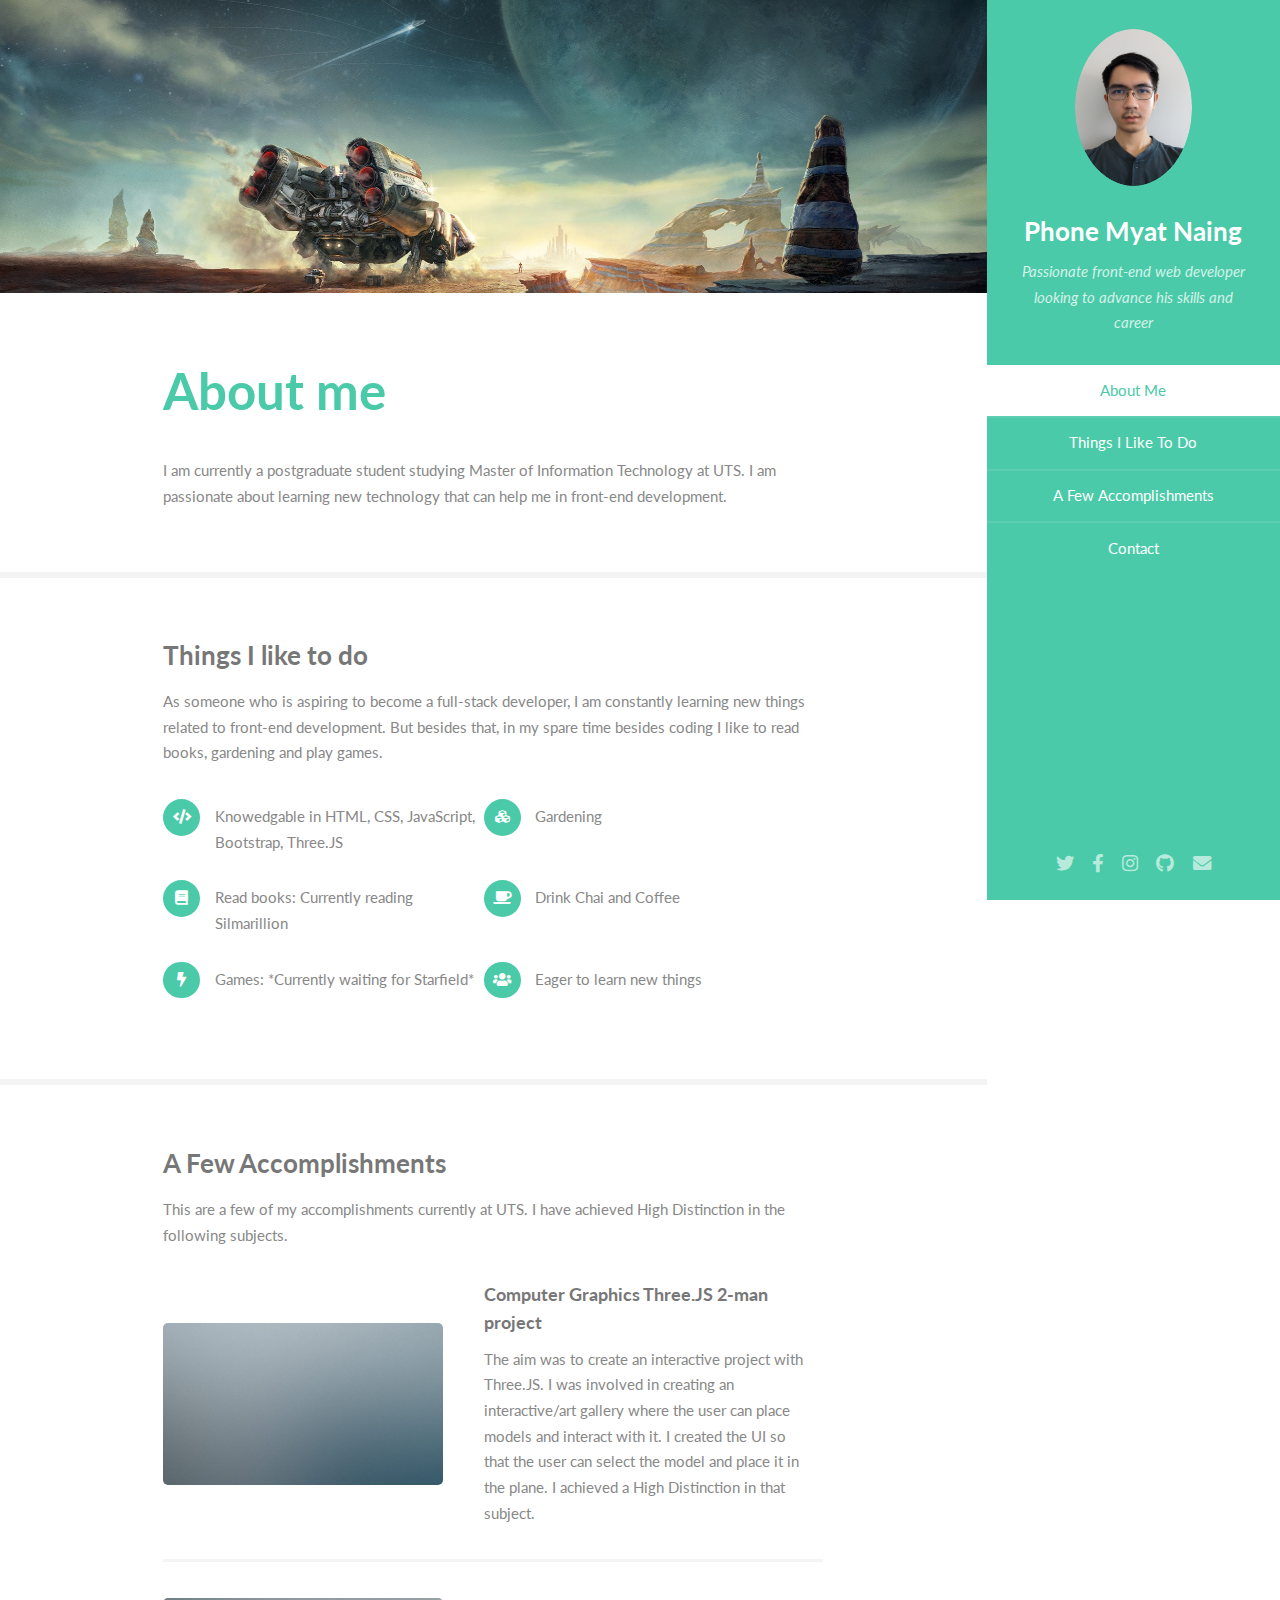
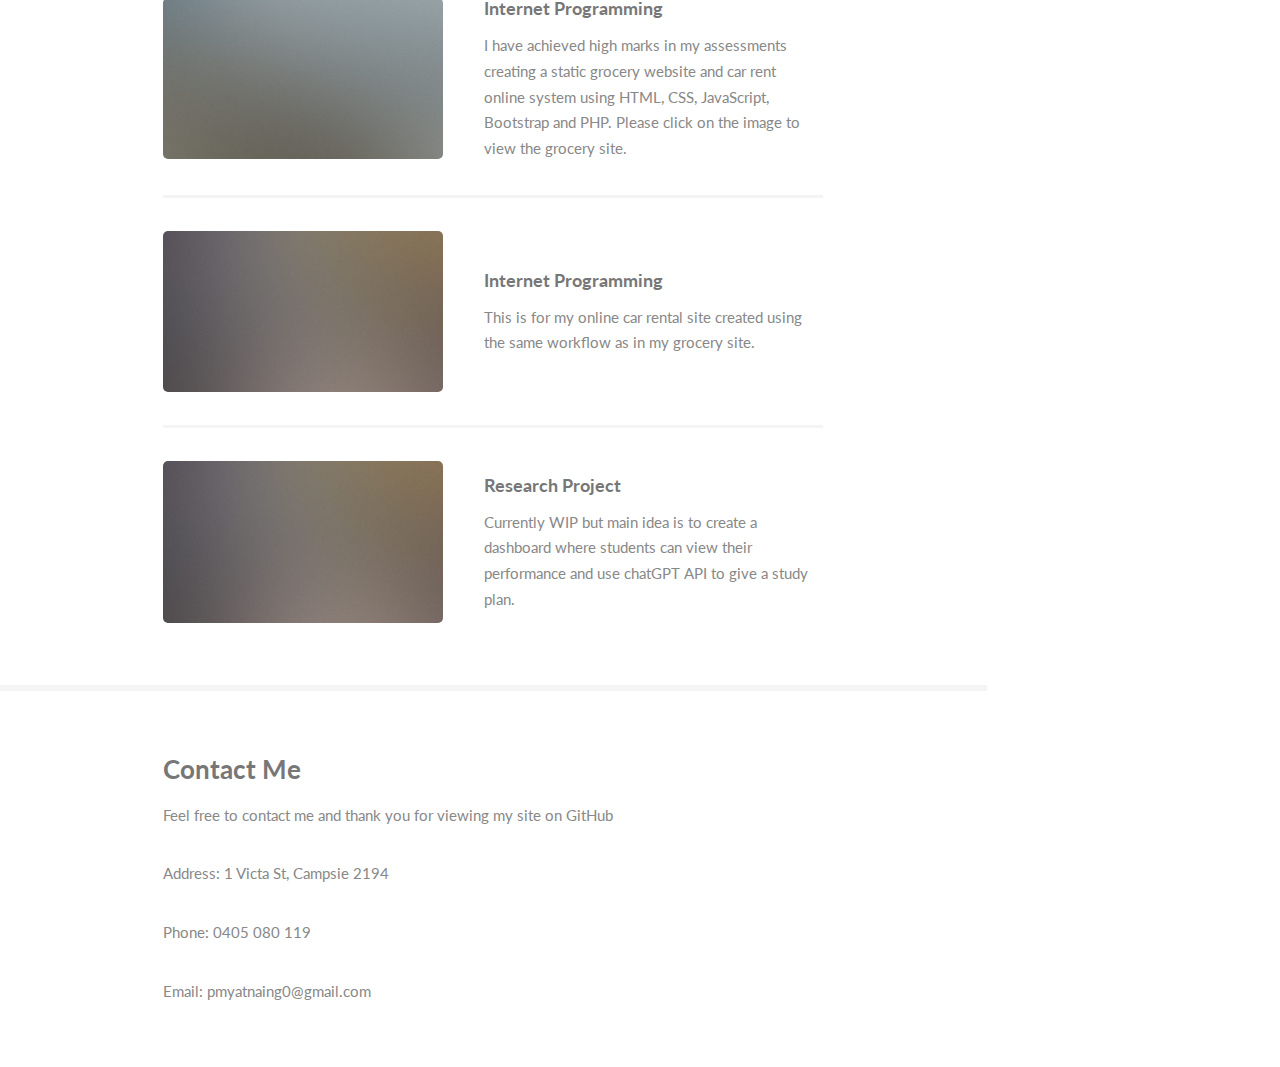
==== commit fce8a438: "Update banner" ====
--- a/index.html
+++ b/index.html
@@ -6,7 +6,7 @@
 -->
 <html>
 	<head>
-		<title>Read Only by HTML5 UP</title>
+		<title>Portflio</title>
 		<meta charset="utf-8" />
 		<meta name="viewport" content="width=device-width, initial-scale=1, user-scalable=no" />
 		<link rel="stylesheet" href="assets/css/main.css" />
@@ -48,7 +48,7 @@
 						<!-- One -->
 							<section id="one">
 								<div class="image main" data-position="center">
-									<img src="images/banner.jpg" alt="" />
+									<img src="images/starfield.jpeg" alt="" />
 								</div>
 								<div class="container">
 									<header class="major">
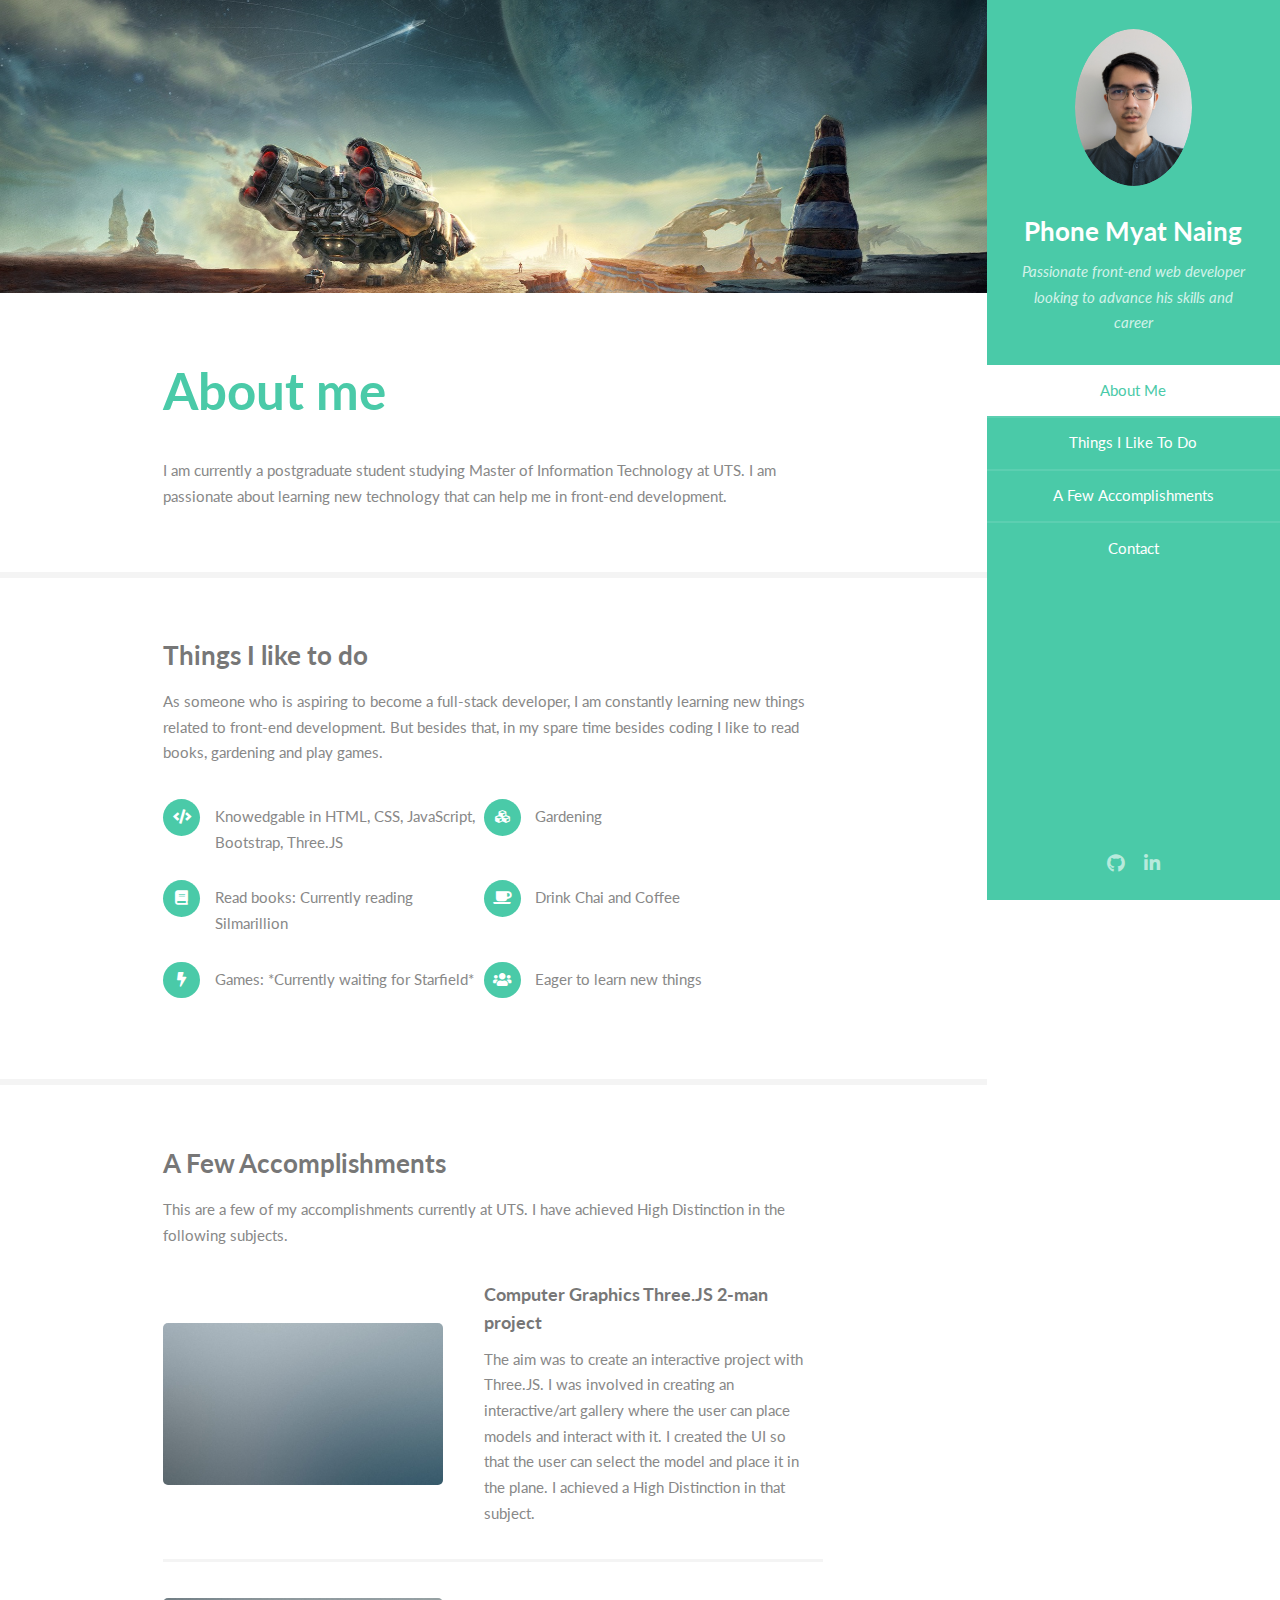
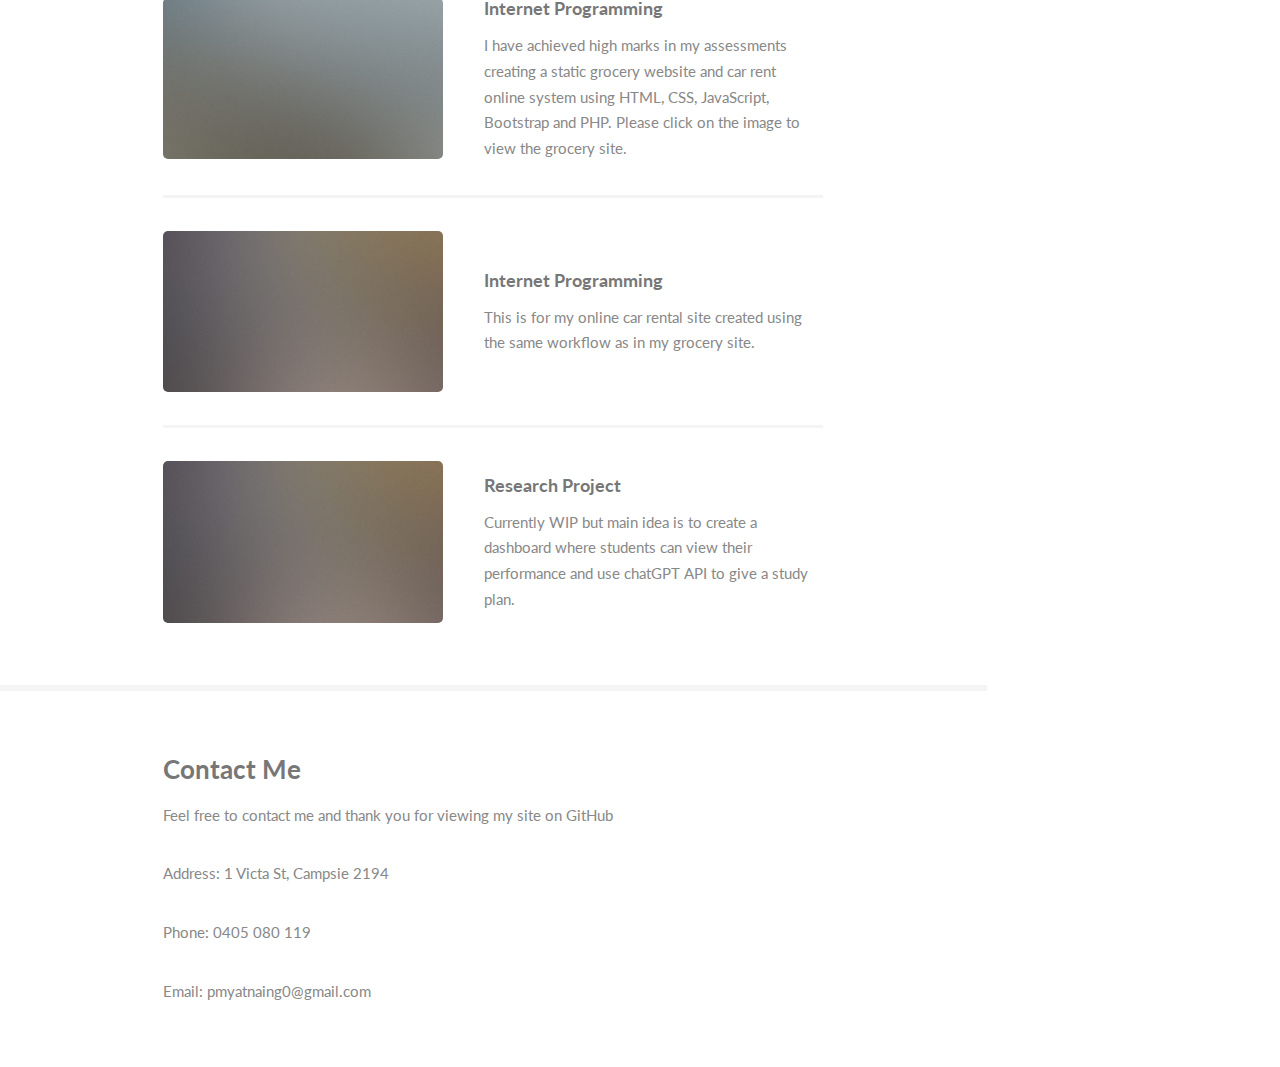
==== commit 5ffe3fd1: "Update socials" ====
--- a/index.html
+++ b/index.html
@@ -30,11 +30,12 @@
 				</nav>
 				<footer>
 					<ul class="icons">
-						<li><a href="#" class="icon brands fa-twitter"><span class="label">Twitter</span></a></li>
-						<li><a href="#" class="icon brands fa-facebook-f"><span class="label">Facebook</span></a></li>
-						<li><a href="#" class="icon brands fa-instagram"><span class="label">Instagram</span></a></li>
-						<li><a href="#" class="icon brands fa-github"><span class="label">Github</span></a></li>
-						<li><a href="#" class="icon solid fa-envelope"><span class="label">Email</span></a></li>
+						<!-- <li><a href="#" class="icon brands fa-twitter"><span class="label">Twitter</span></a></li> -->
+						<!-- <li><a href="#" class="icon brands fa-facebook-f"><span class="label">Facebook</span></a></li> -->
+						<!-- <li><a href="#" class="icon brands fa-instagram"><span class="label">Instagram</span></a></li> -->
+						<li><a href="https://github.com/pmnaing" class="icon brands fa-github"><span class="label">Github</span></a></li>
+						<li><a href="https://www.linkedin.com/in/phone-myat-naing-b72535168" class="icon brands fa-linkedin-in"><span class="label">LinkedIn</span></a></li>
+						<!-- <li><a href="#" class="icon solid fa-envelope"><span class="label">Email</span></a></li> -->
 					</ul>
 				</footer>
 			</section>
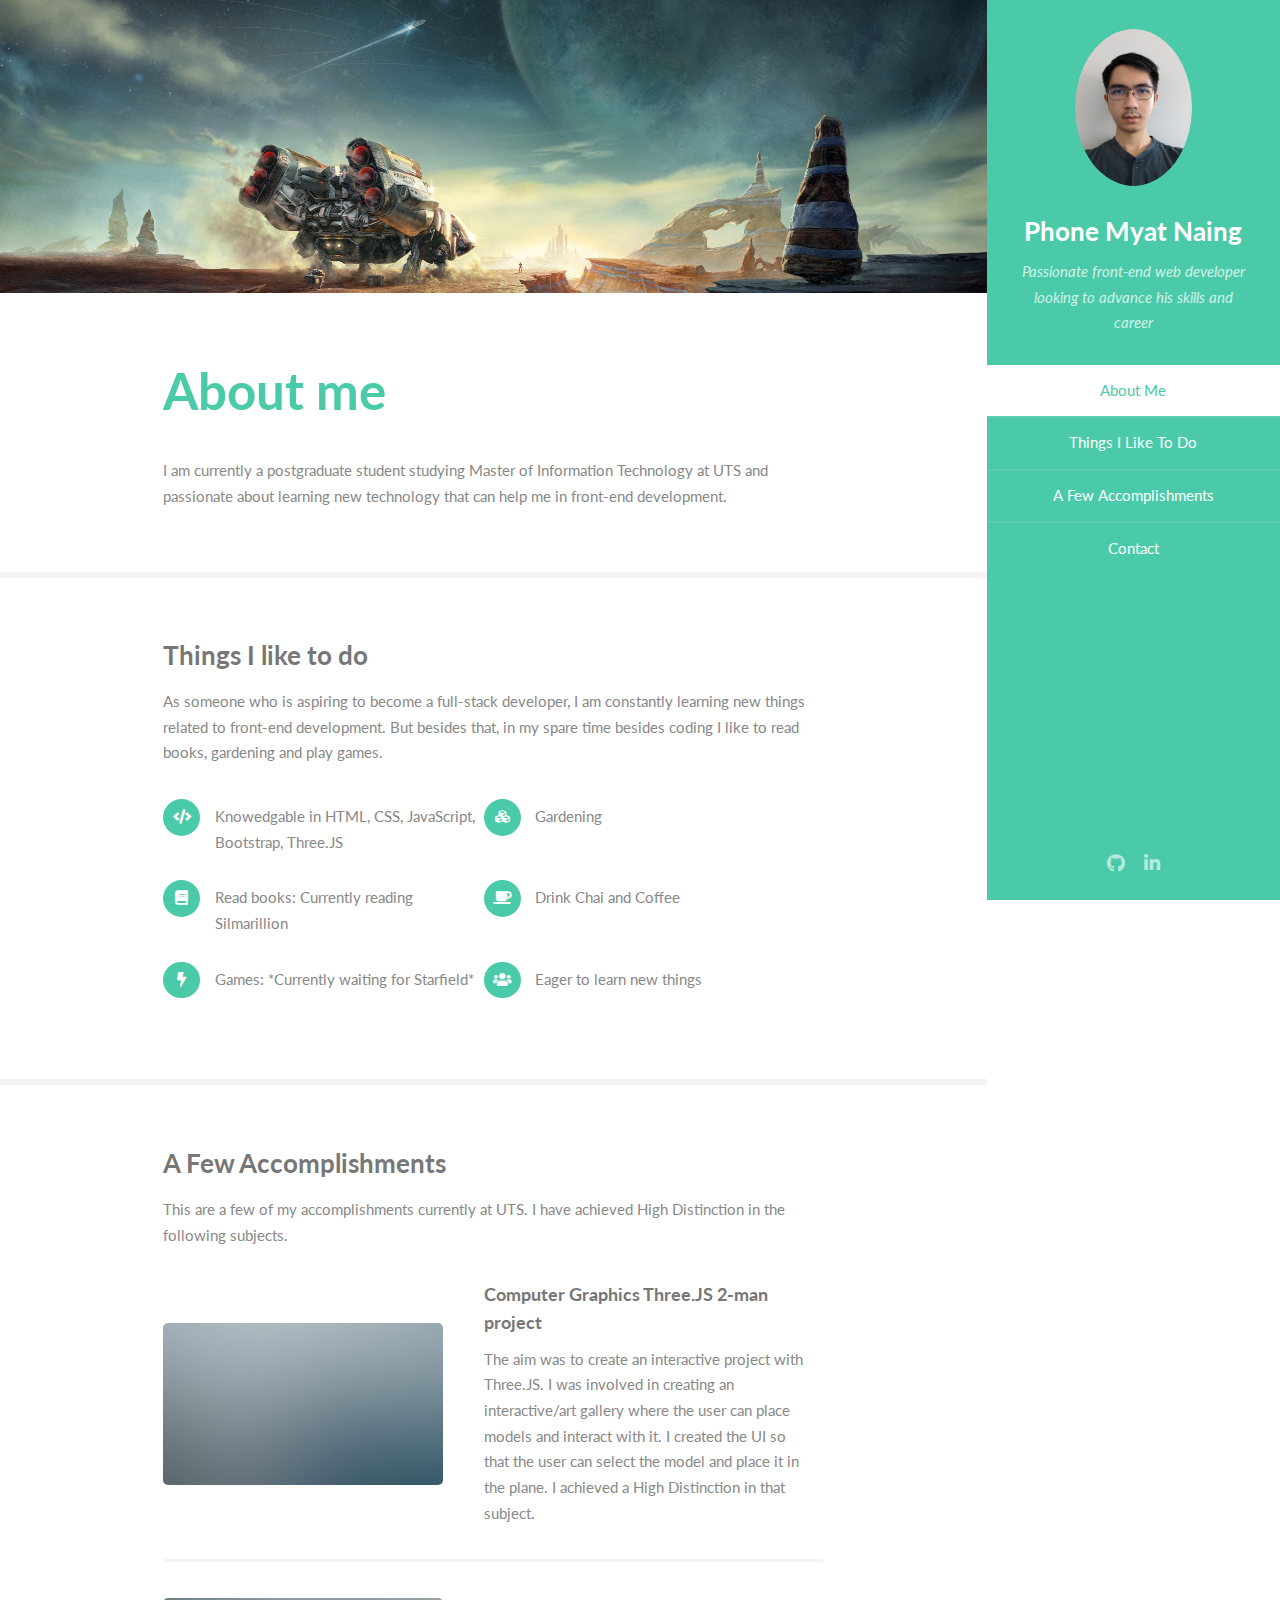
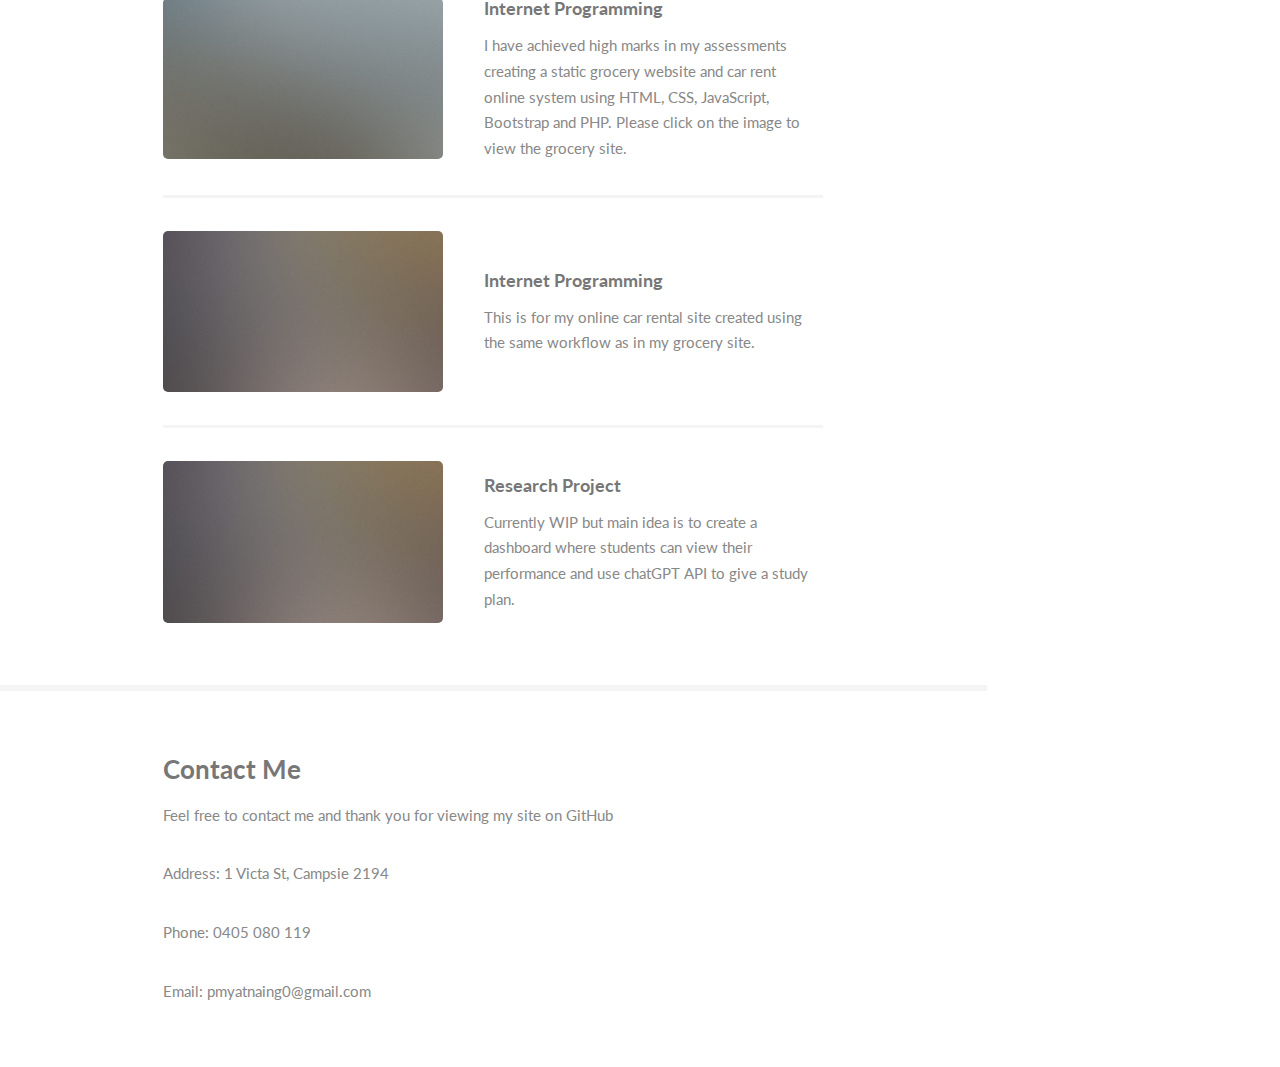
==== commit 8a495f2e: "Fix project anchor link" ====
--- a/index.html
+++ b/index.html
@@ -1,9 +1,5 @@
 <!DOCTYPE HTML>
-<!--
-	Read Only by HTML5 UP
-	html5up.net | @ajlkn
-	Free for personal and commercial use under the CCA 3.0 license (html5up.net/license)
--->
+
 <html>
 	<head>
 		<title>Portflio</title>
@@ -55,7 +51,7 @@
 									<header class="major">
 										<h2>About me</h2>
 									</header>
-									<p>I am currently a postgraduate student studying Master of Information Technology at UTS. I am passionate about learning new technology that can help me in front-end development.</p>
+									<p>I am currently a postgraduate student studying Master of Information Technology at UTS and passionate about learning new technology that can help me in front-end development.</p>
 								</div>
 							</section>
 
@@ -89,7 +85,7 @@
 											</div>
 										</article>
 										<article>
-											<a href="../pmnaing.github.io/uniassessments/home.html" class="image"><img src="images/pic02.jpg" alt="" /></a>
+											<a href="https://pmnaing.github.io/uniassessments/home.html" class="image"><img src="images/pic02.jpg" alt="" /></a>
 											<div class="inner">
 												<h4>Internet Programming</h4>
 												<p>I have achieved high marks in my assessments creating a static grocery website and car rent online system using HTML, CSS, JavaScript, Bootstrap and PHP. Please click on the image to view the grocery site.</p>
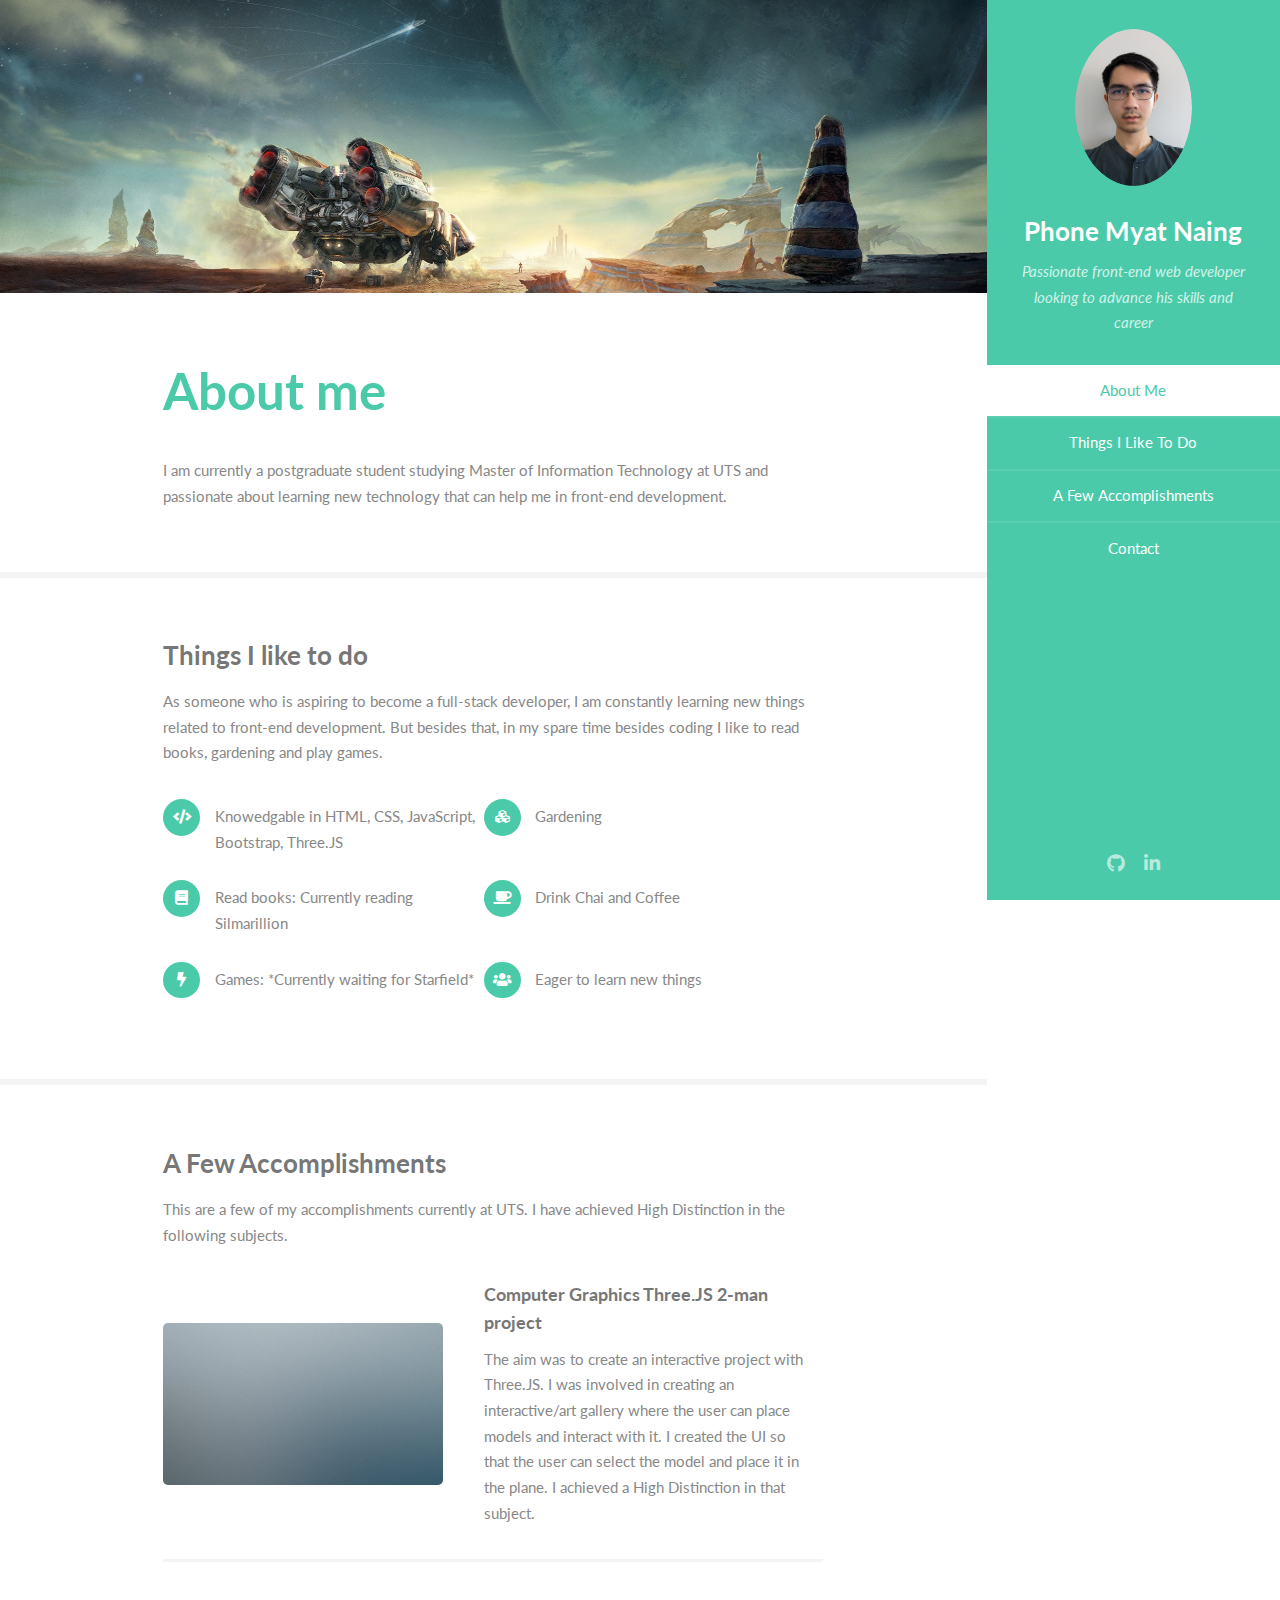
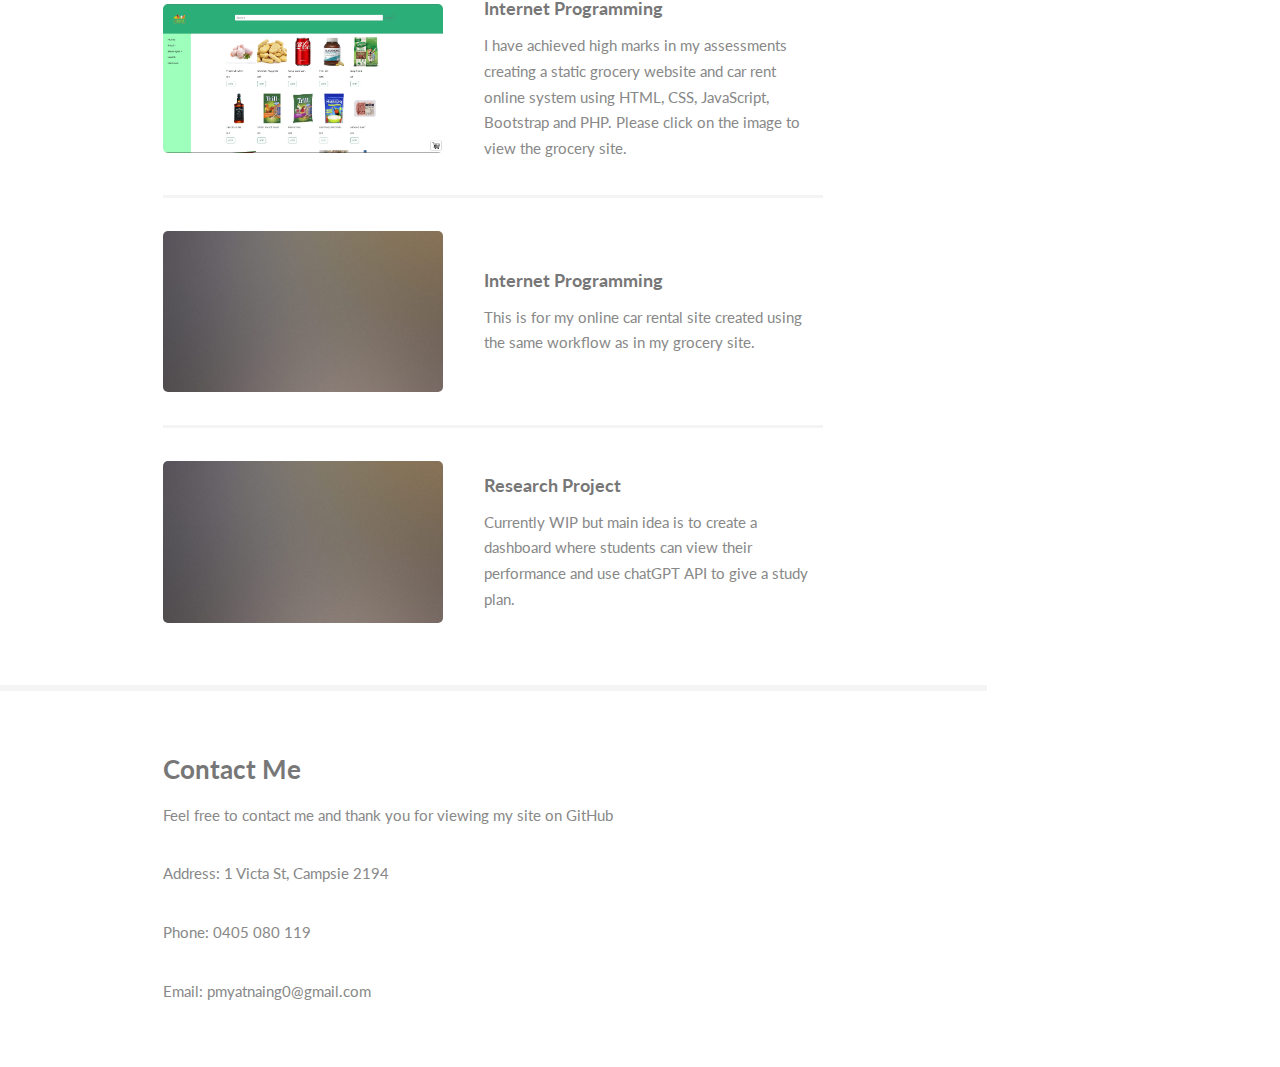
==== commit eb268a0a: "Update other project" ====
--- a/index.html
+++ b/index.html
@@ -85,14 +85,14 @@
 											</div>
 										</article>
 										<article>
-											<a href="https://pmnaing.github.io/uniassessments/home.html" class="image"><img src="images/pic02.jpg" alt="" /></a>
+											<a href="https://pmnaing.github.io/uniassessments/home.html" class="image"><img src="images/grocerysite.jpg" alt="" /></a>
 											<div class="inner">
 												<h4>Internet Programming</h4>
 												<p>I have achieved high marks in my assessments creating a static grocery website and car rent online system using HTML, CSS, JavaScript, Bootstrap and PHP. Please click on the image to view the grocery site.</p>
 											</div>
 										</article>
 										<article>
-											<a href="#" class="image"><img src="images/pic03.jpg" alt="" /></a>
+											<a href="https://pmnaing.github.io/onlinecarrentalsystem/home.html" class="image"><img src="images/pic03.jpg" alt="" /></a>
 											<div class="inner">
 												<h4>Internet Programming</h4>
 												<p>This is for my online car rental site created using the same workflow as in my grocery site.</p>
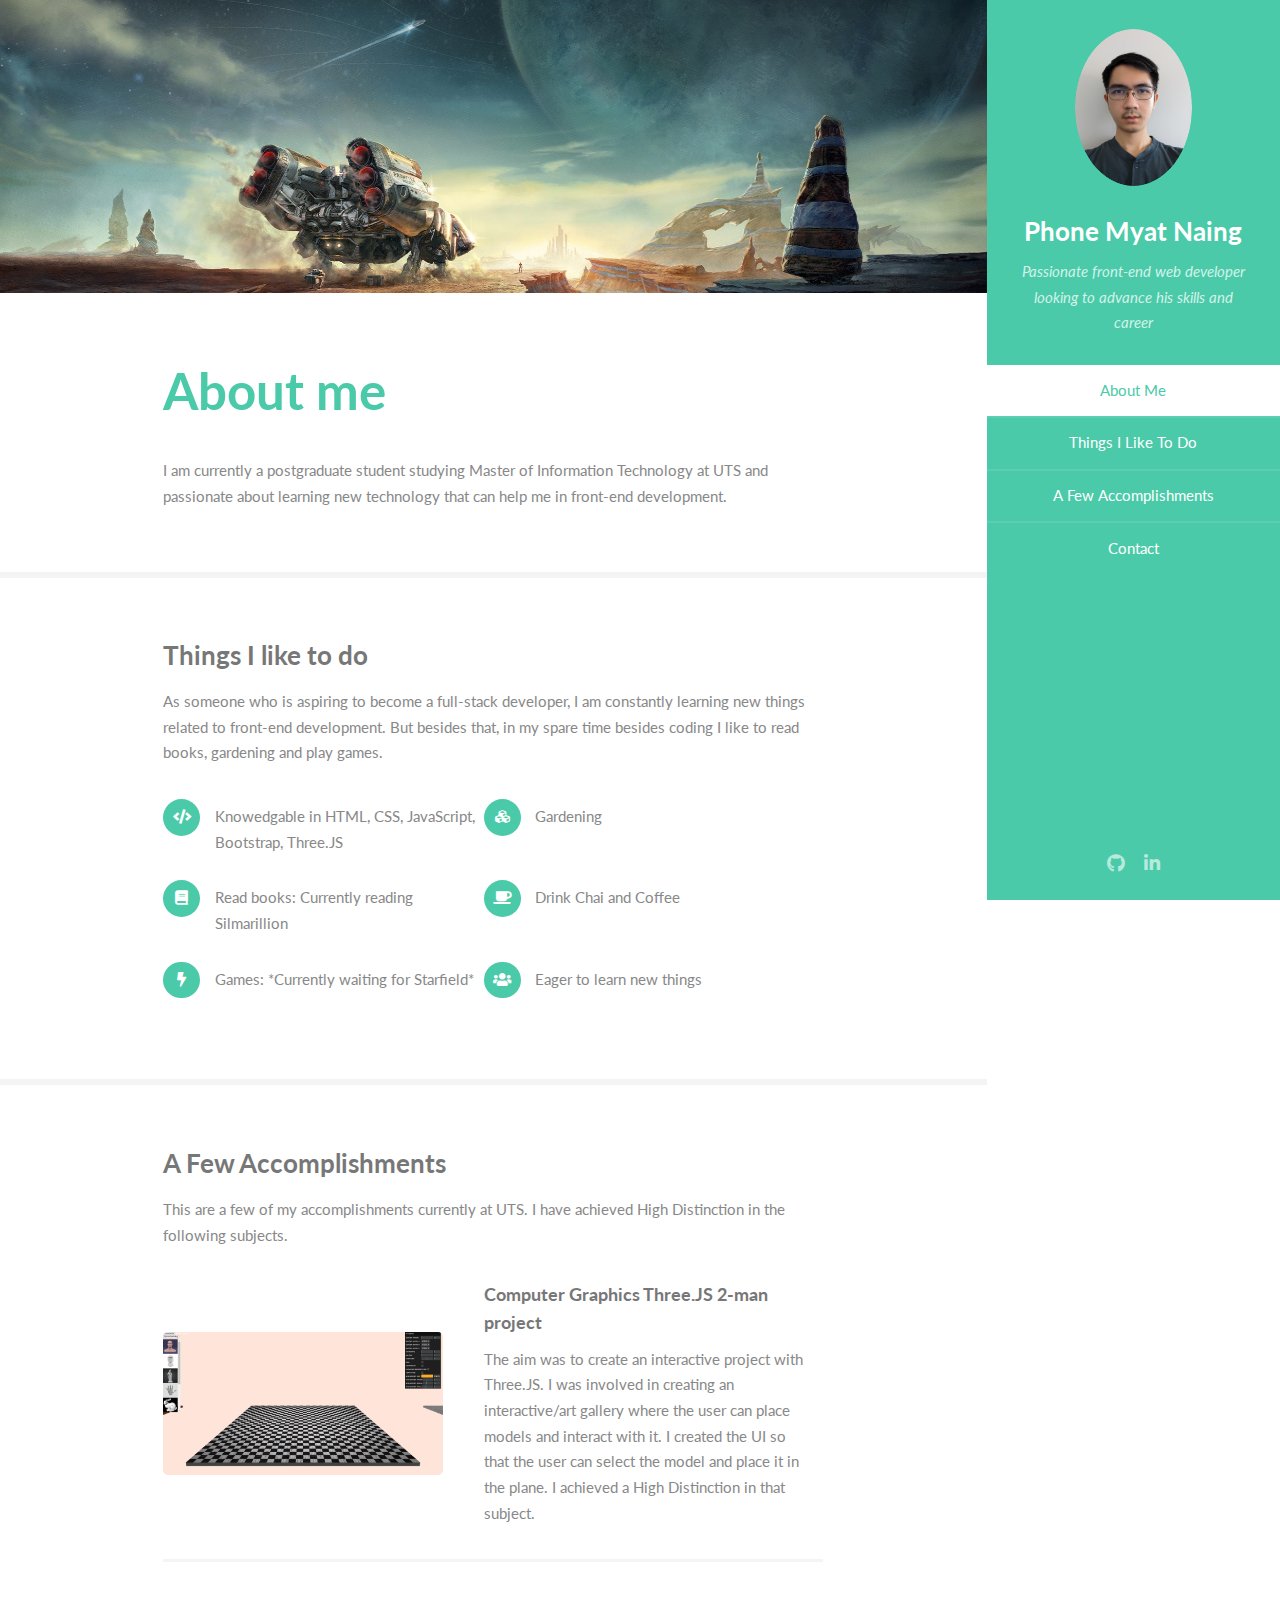
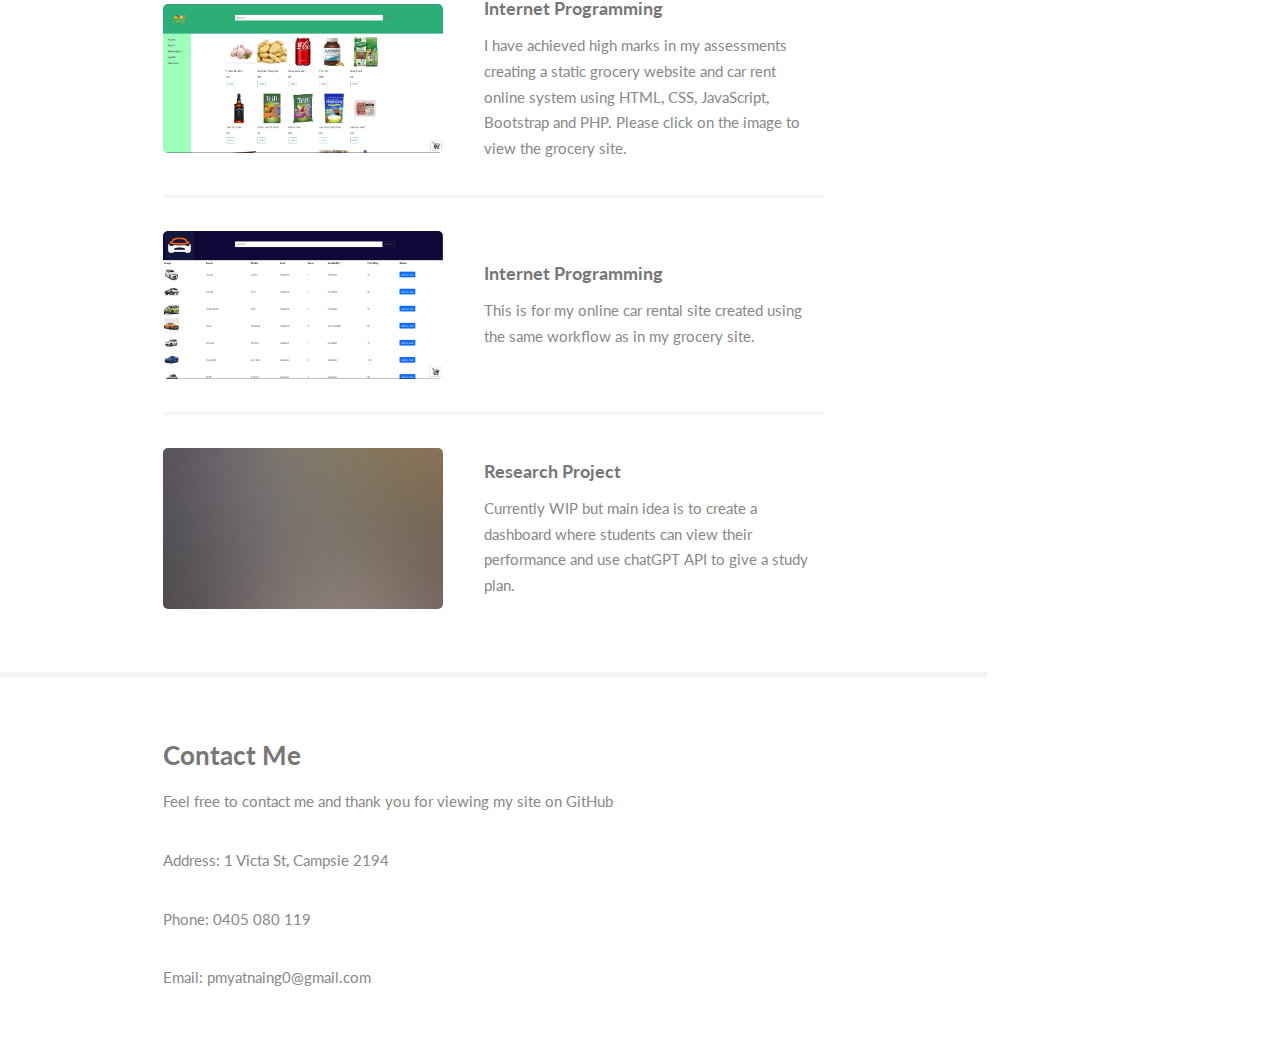
==== commit f5457436: "recommit" ====
--- a/index.html
+++ b/index.html
@@ -78,7 +78,7 @@
 									<p>This are a few of my accomplishments currently at UTS. I have achieved High Distinction in the following subjects.</p>
 									<div class="features">
 										<article>
-											<a href="#" class="image"><img src="images/pic01.jpg" alt="" /></a>
+											<a href="#" class="image"><img src="images/computergraphicsthreejs.jpg" alt="" /></a>
 											<div class="inner">
 												<h4>Computer Graphics Three.JS 2-man project</h4>
 												<p>The aim was to create an interactive project with Three.JS. I was involved in creating an interactive/art gallery where the user can place models and interact with it. I created the UI so that the user can select the model and place it in the plane. I achieved a High Distinction in that subject.</p>
@@ -92,7 +92,7 @@
 											</div>
 										</article>
 										<article>
-											<a href="https://pmnaing.github.io/onlinecarrentalsystem/home.html" class="image"><img src="images/pic03.jpg" alt="" /></a>
+											<a href="https://pmnaing.github.io/onlinecarrentalsystem/home.html" class="image"><img src="images/carrentalsite.jpg" alt="" /></a>
 											<div class="inner">
 												<h4>Internet Programming</h4>
 												<p>This is for my online car rental site created using the same workflow as in my grocery site.</p>
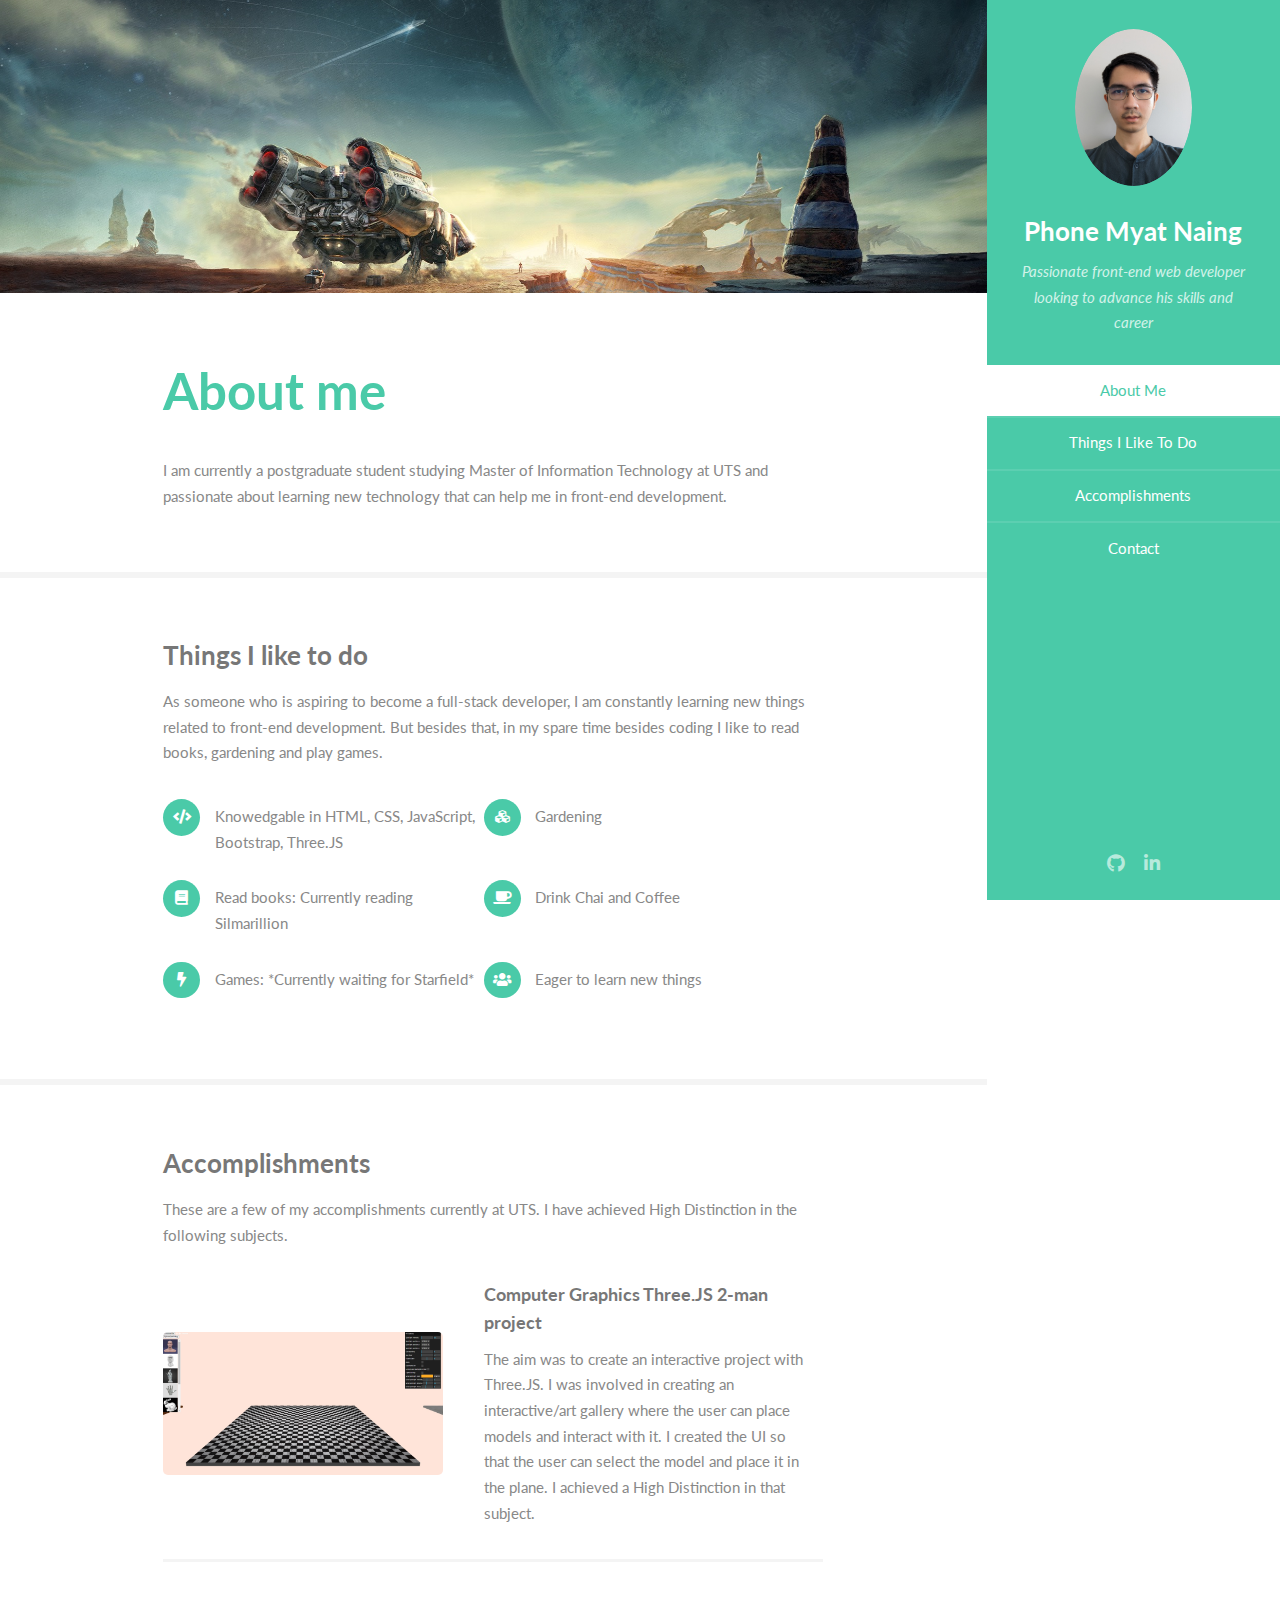
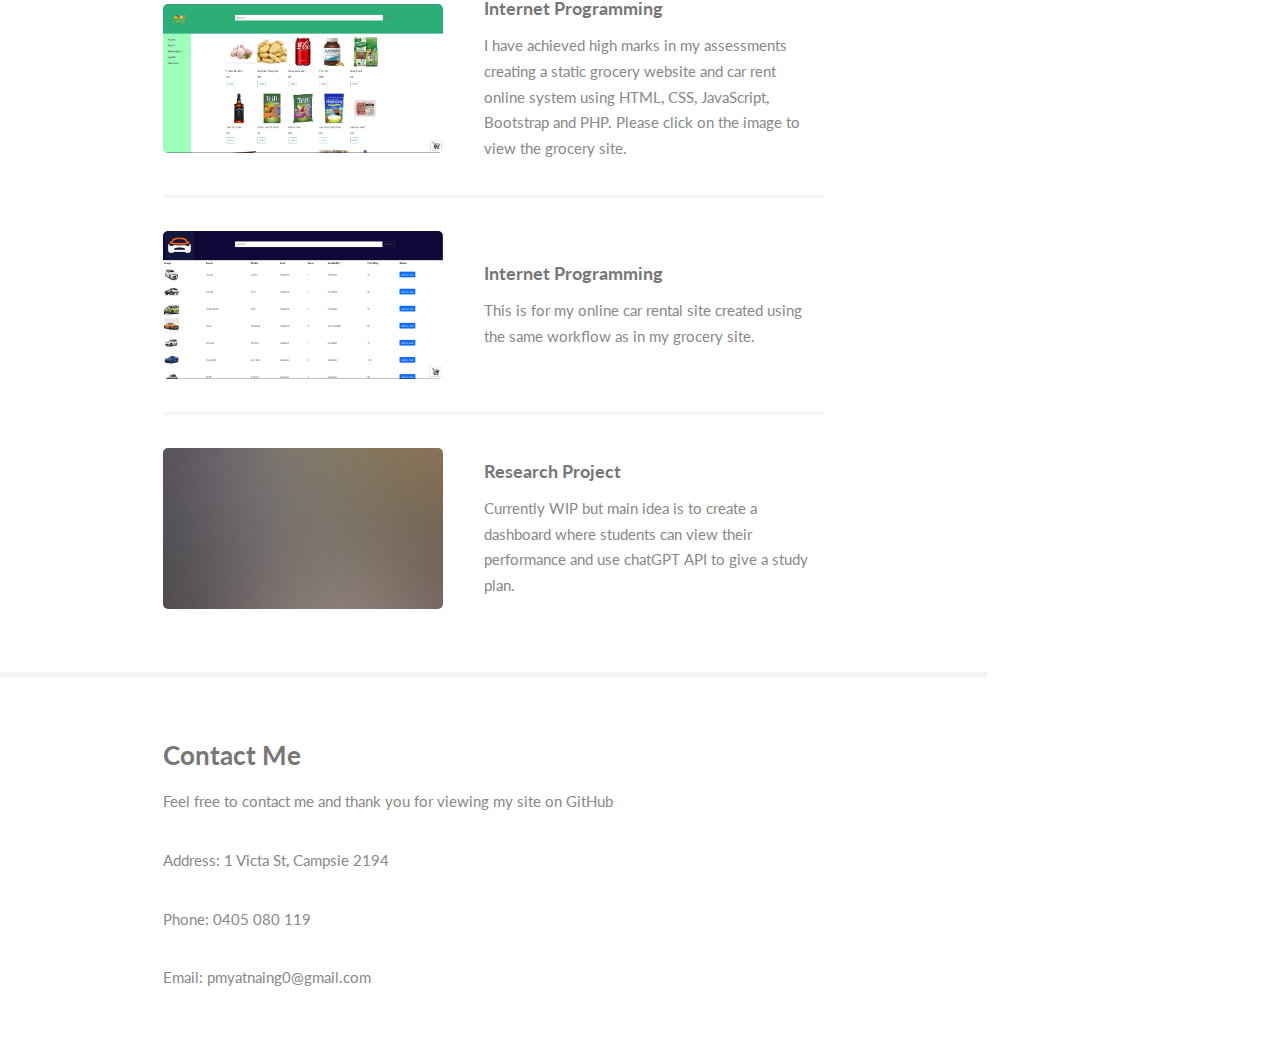
==== commit 5977f26b: "Fix grammer and minor changes" ====
--- a/index.html
+++ b/index.html
@@ -20,7 +20,7 @@
 					<ul>
 						<li><a href="#one" class="active">About Me</a></li>
 						<li><a href="#two">Things I Like To Do</a></li>
-						<li><a href="#three">A Few Accomplishments</a></li>
+						<li><a href="#three">Accomplishments</a></li>
 						<li><a href="#four">Contact</a></li>
 					</ul>
 				</nav>
@@ -74,8 +74,8 @@
 						<!-- Three -->
 							<section id="three">
 								<div class="container">
-									<h3>A Few Accomplishments</h3>
-									<p>This are a few of my accomplishments currently at UTS. I have achieved High Distinction in the following subjects.</p>
+									<h3>Accomplishments</h3>
+									<p>These are a few of my accomplishments currently at UTS. I have achieved High Distinction in the following subjects.</p>
 									<div class="features">
 										<article>
 											<a href="#" class="image"><img src="images/computergraphicsthreejs.jpg" alt="" /></a>
